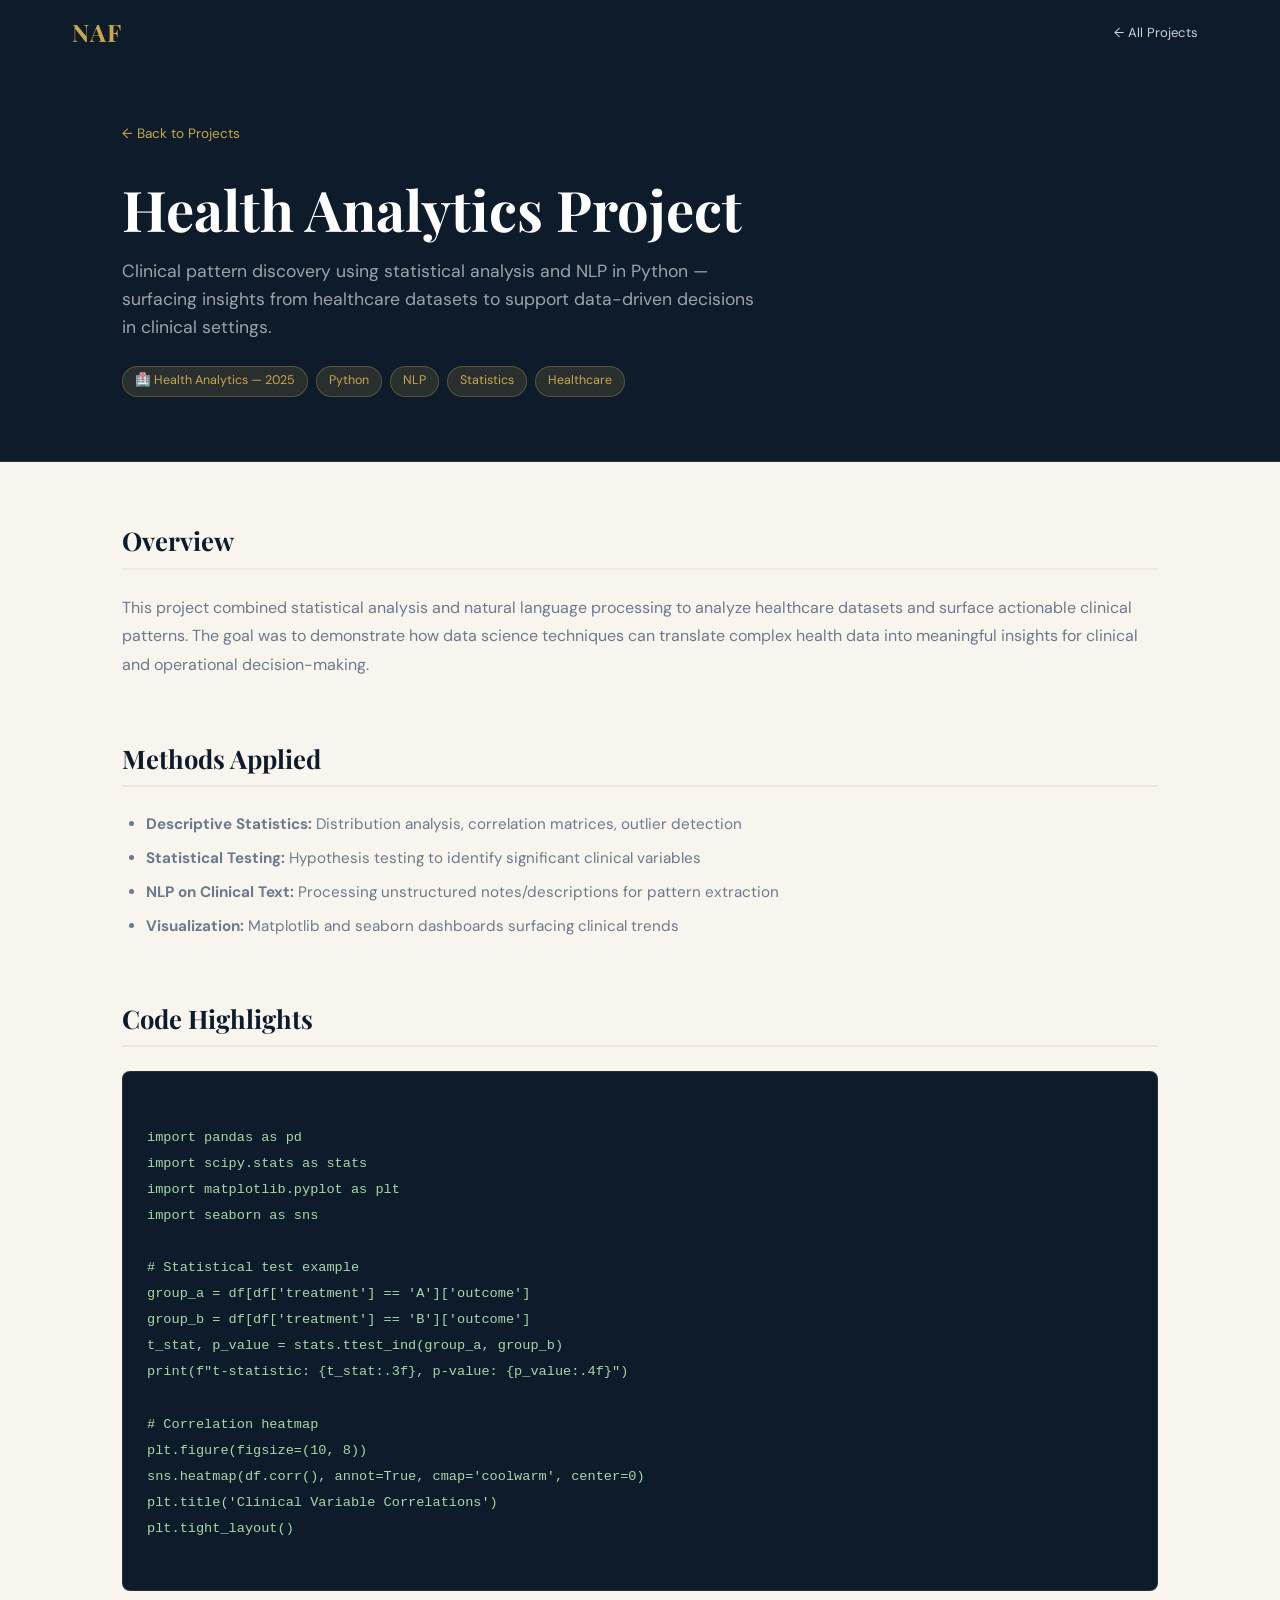
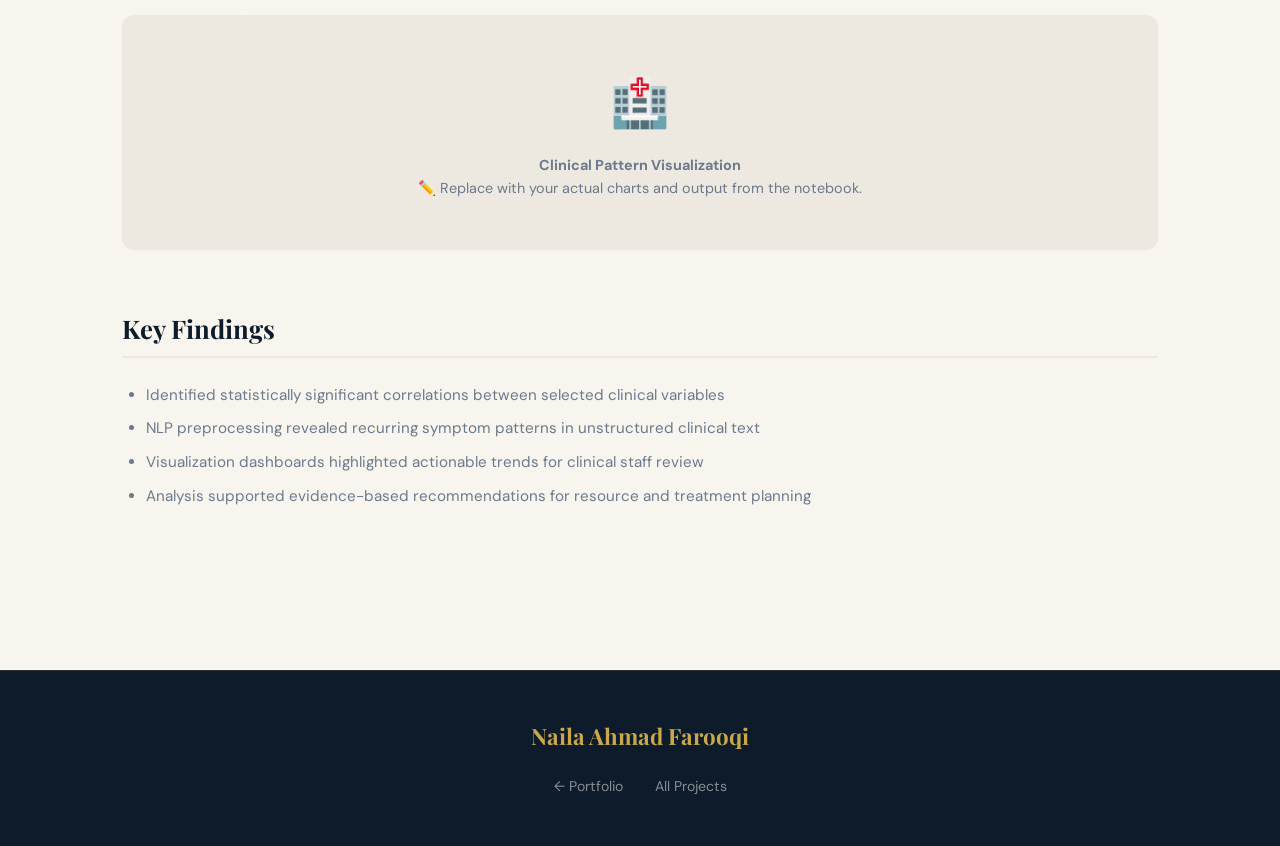
==== projects/health-analytics.html @ 1ed41b9f "Initial portfolio" ====
<!DOCTYPE html>
<html lang="en">
<head>
  <meta charset="UTF-8" /><meta name="viewport" content="width=device-width, initial-scale=1.0"/>
  <title>Health Analytics — Naila Ahmad Farooqi</title>
  <link rel="preconnect" href="https://fonts.googleapis.com">
  <link rel="preconnect" href="https://fonts.gstatic.com" crossorigin>
  <link href="https://fonts.googleapis.com/css2?family=Playfair+Display:ital,wght@0,400;0,700;1,400&family=DM+Sans:wght@300;400;500&display=swap" rel="stylesheet">
  <link rel="stylesheet" href="../assets/css/style.css">
</head>
<body>
  <nav id="navbar" class="scrolled">
    <div class="nav-inner">
      <a href="../index.html" class="nav-logo">NAF</a>
      <ul class="nav-links"><li><a href="../index.html#projects">← All Projects</a></li></ul>
      <button class="hamburger" id="hamburger"><span></span><span></span><span></span></button>
    </div>
  </nav>

  <div class="project-page-hero">
    <div class="container">
      <a href="../index.html#projects" class="back-link">← Back to Projects</a>
      <h1>Health Analytics Project</h1>
      <p>Clinical pattern discovery using statistical analysis and NLP in Python — surfacing insights from healthcare datasets to support data-driven decisions in clinical settings.</p>
      <div class="project-meta-badges">
        <span>🏥 Health Analytics — 2025</span><span>Python</span><span>NLP</span><span>Statistics</span><span>Healthcare</span>
      </div>
    </div>
  </div>

  <div class="project-body">
    <div class="container">

      <div class="project-section">
        <h2>Overview</h2>
        <p>This project combined statistical analysis and natural language processing to analyze healthcare datasets and surface actionable clinical patterns. The goal was to demonstrate how data science techniques can translate complex health data into meaningful insights for clinical and operational decision-making.</p>
      </div>

      <div class="project-section">
        <h2>Methods Applied</h2>
        <ul>
          <li><strong>Descriptive Statistics:</strong> Distribution analysis, correlation matrices, outlier detection</li>
          <li><strong>Statistical Testing:</strong> Hypothesis testing to identify significant clinical variables</li>
          <li><strong>NLP on Clinical Text:</strong> Processing unstructured notes/descriptions for pattern extraction</li>
          <li><strong>Visualization:</strong> Matplotlib and seaborn dashboards surfacing clinical trends</li>
        </ul>
      </div>

      <div class="project-section">
        <h2>Code Highlights</h2>
        <div class="code-block"><code>
import pandas as pd
import scipy.stats as stats
import matplotlib.pyplot as plt
import seaborn as sns

# Statistical test example
group_a = df[df['treatment'] == 'A']['outcome']
group_b = df[df['treatment'] == 'B']['outcome']
t_stat, p_value = stats.ttest_ind(group_a, group_b)
print(f"t-statistic: {t_stat:.3f}, p-value: {p_value:.4f}")

# Correlation heatmap
plt.figure(figsize=(10, 8))
sns.heatmap(df.corr(), annot=True, cmap='coolwarm', center=0)
plt.title('Clinical Variable Correlations')
plt.tight_layout()
        </code></div>

        <div class="placeholder-viz">
          <span class="viz-icon">🏥</span>
          <strong>Clinical Pattern Visualization</strong><br>
          ✏️ Replace with your actual charts and output from the notebook.
        </div>
      </div>

      <div class="project-section">
        <h2>Key Findings</h2>
        <ul>
          <li>Identified statistically significant correlations between selected clinical variables</li>
          <li>NLP preprocessing revealed recurring symptom patterns in unstructured clinical text</li>
          <li>Visualization dashboards highlighted actionable trends for clinical staff review</li>
          <li>Analysis supported evidence-based recommendations for resource and treatment planning</li>
        </ul>
      </div>

    </div>
  </div>

  <footer>
    <div class="container footer-inner">
      <div class="footer-name">Naila Ahmad Farooqi</div>
      <div class="footer-links">
        <a href="../index.html">← Portfolio</a>
        <a href="../index.html#projects">All Projects</a>
      </div>
    </div>
  </footer>
  <script src="../assets/js/main.js"></script>
</body>
</html>
---- assets/css/style.css ----
/* ── VARIABLES & RESET ──────────────────────────────── */
:root {
  --navy:    #0d1b2a;
  --navy-2:  #1a2e45;
  --gold:    #c9a84c;
  --gold-lt: #e4c87a;
  --cream:   #f8f4ee;
  --cream-2: #ede8e0;
  --text:    #1c2b3a;
  --muted:   #6b7a8d;
  --white:   #ffffff;
  --radius:  8px;
  --shadow:  0 4px 24px rgba(13,27,42,0.08);
  --shadow-lg: 0 12px 48px rgba(13,27,42,0.14);
  --font-display: 'Playfair Display', Georgia, serif;
  --font-body:    'DM Sans', sans-serif;
  --transition:   0.25s cubic-bezier(0.4,0,0.2,1);
}

*, *::before, *::after { box-sizing: border-box; margin: 0; padding: 0; }

html { scroll-behavior: smooth; font-size: 16px; }

body {
  font-family: var(--font-body);
  color: var(--text);
  background: var(--cream);
  line-height: 1.6;
  overflow-x: hidden;
}

a { color: inherit; text-decoration: none; }
ul { list-style: none; }
img { max-width: 100%; }

/* ── UTILITIES ─────────────────────────────────────────── */
.container {
  max-width: 1100px;
  margin: 0 auto;
  padding: 0 2rem;
}

.section { padding: 96px 0; }
.section-alt { background: var(--white); }

.section-label {
  font-family: var(--font-body);
  font-size: 0.75rem;
  font-weight: 500;
  letter-spacing: 0.15em;
  text-transform: uppercase;
  color: var(--gold);
  margin-bottom: 1rem;
}

.section-intro {
  color: var(--muted);
  font-size: 1rem;
  margin-bottom: 2.5rem;
  max-width: 560px;
}

h2 {
  font-family: var(--font-display);
  font-size: clamp(2rem, 4vw, 2.8rem);
  font-weight: 700;
  color: var(--navy);
  margin-bottom: 2.5rem;
  line-height: 1.15;
}

h3 {
  font-family: var(--font-display);
  font-size: 1.2rem;
  font-weight: 700;
  color: var(--navy);
  margin-bottom: 0.4rem;
}

/* ── NAVBAR ─────────────────────────────────────────────── */
#navbar {
  position: fixed;
  top: 0; left: 0; right: 0;
  z-index: 100;
  background: rgba(13,27,42,0.0);
  backdrop-filter: blur(0px);
  border-bottom: 1px solid transparent;
  transition: var(--transition);
}

#navbar.scrolled {
  background: rgba(13,27,42,0.96);
  backdrop-filter: blur(12px);
  border-bottom-color: rgba(201,168,76,0.2);
}

.nav-inner {
  max-width: 1200px;
  margin: 0 auto;
  padding: 0 2rem;
  height: 64px;
  display: flex;
  align-items: center;
  gap: 2rem;
}

.nav-logo {
  font-family: var(--font-display);
  font-size: 1.5rem;
  font-weight: 700;
  color: var(--gold);
  letter-spacing: 0.05em;
  flex-shrink: 0;
}

.nav-links {
  display: flex;
  align-items: center;
  gap: 0.25rem;
  margin-left: auto;
  flex-wrap: nowrap;
}

.nav-links a {
  font-size: 0.82rem;
  font-weight: 400;
  color: rgba(255,255,255,0.8);
  padding: 0.4rem 0.65rem;
  border-radius: var(--radius);
  transition: var(--transition);
  white-space: nowrap;
}

.nav-links a:hover { color: var(--gold); }

.nav-links .nav-cta {
  background: var(--gold);
  color: var(--navy);
  font-weight: 500;
  padding: 0.4rem 1rem;
}
.nav-links .nav-cta:hover { background: var(--gold-lt); color: var(--navy); }

.hamburger {
  display: none;
  flex-direction: column;
  gap: 5px;
  background: none;
  border: none;
  cursor: pointer;
  padding: 4px;
  margin-left: auto;
}
.hamburger span {
  display: block;
  width: 24px;
  height: 2px;
  background: var(--white);
  transition: var(--transition);
}

/* ── HERO ───────────────────────────────────────────────── */
#hero {
  position: relative;
  min-height: 100vh;
  display: flex;
  align-items: center;
  background: var(--navy);
  overflow: hidden;
}

.hero-bg {
  position: absolute;
  inset: 0;
  pointer-events: none;
}

.grid-lines {
  position: absolute;
  inset: 0;
  background-image:
    linear-gradient(rgba(201,168,76,0.05) 1px, transparent 1px),
    linear-gradient(90deg, rgba(201,168,76,0.05) 1px, transparent 1px);
  background-size: 60px 60px;
}

.accent-circle {
  position: absolute;
  right: -120px;
  top: 50%;
  transform: translateY(-50%);
  width: 600px;
  height: 600px;
  border-radius: 50%;
  background: radial-gradient(circle, rgba(201,168,76,0.12) 0%, transparent 70%);
}

.hero-content {
  position: relative;
  z-index: 2;
  padding: 0 2rem;
  max-width: 1100px;
  margin: 0 auto;
  width: 100%;
  animation: heroFade 1s ease both;
}

@keyframes heroFade {
  from { opacity: 0; transform: translateY(24px); }
  to   { opacity: 1; transform: translateY(0); }
}

.hero-label {
  font-size: 0.8rem;
  font-weight: 500;
  letter-spacing: 0.2em;
  text-transform: uppercase;
  color: var(--gold);
  margin-bottom: 1.25rem;
}

.hero-name {
  font-family: var(--font-display);
  font-size: clamp(3.5rem, 8vw, 6.5rem);
  font-weight: 700;
  line-height: 1.05;
  color: var(--white);
  margin-bottom: 1.5rem;
}
.hero-name em {
  font-style: italic;
  color: var(--gold);
}

.hero-tagline {
  font-size: 1.15rem;
  color: rgba(255,255,255,0.65);
  max-width: 480px;
  margin-bottom: 2.5rem;
  font-weight: 300;
}

.hero-links { display: flex; gap: 1rem; flex-wrap: wrap; }

.btn-primary {
  display: inline-block;
  background: var(--gold);
  color: var(--navy);
  font-weight: 600;
  font-size: 0.9rem;
  padding: 0.8rem 2rem;
  border-radius: var(--radius);
  letter-spacing: 0.02em;
  transition: var(--transition);
}
.btn-primary:hover { background: var(--gold-lt); transform: translateY(-2px); }

.btn-secondary {
  display: inline-block;
  border: 1px solid rgba(255,255,255,0.3);
  color: rgba(255,255,255,0.8);
  font-size: 0.9rem;
  padding: 0.8rem 2rem;
  border-radius: var(--radius);
  transition: var(--transition);
}
.btn-secondary:hover { border-color: var(--gold); color: var(--gold); }

.scroll-hint {
  position: absolute;
  bottom: 2.5rem;
  left: 50%;
  transform: translateX(-50%);
  font-size: 0.75rem;
  color: rgba(255,255,255,0.35);
  letter-spacing: 0.15em;
  animation: bounce 2s ease-in-out infinite;
}
@keyframes bounce {
  0%, 100% { transform: translateX(-50%) translateY(0); }
  50%       { transform: translateX(-50%) translateY(6px); }
}

/* ── ABOUT ──────────────────────────────────────────────── */
.about-grid {
  display: grid;
  grid-template-columns: 1fr 340px;
  gap: 4rem;
  align-items: start;
}
.about-text p { color: var(--muted); margin-bottom: 1rem; font-size: 1.05rem; line-height: 1.75; }
.about-meta { display: flex; flex-direction: column; gap: 0.6rem; margin-top: 2rem; }
.meta-item { display: flex; align-items: center; gap: 0.6rem; font-size: 0.9rem; color: var(--muted); }
.meta-item a { color: var(--gold); }
.meta-item a:hover { text-decoration: underline; }
.meta-icon { font-size: 1rem; }

.cert-card {
  background: var(--navy);
  color: var(--white);
  border-radius: 12px;
  padding: 2rem;
  border: 1px solid rgba(201,168,76,0.2);
  position: sticky;
  top: 80px;
}
.cert-icon { font-size: 2rem; margin-bottom: 0.75rem; }
.cert-title { font-family: var(--font-display); font-size: 1.1rem; font-weight: 700; color: var(--gold); margin-bottom: 0.25rem; }
.cert-sub { font-size: 0.8rem; color: rgba(255,255,255,0.5); margin-bottom: 1rem; }
.cert-skills { font-size: 0.85rem; color: rgba(255,255,255,0.7); line-height: 1.6; }

/* ── SKILLS ─────────────────────────────────────────────── */
.skills-grid {
  display: grid;
  grid-template-columns: repeat(auto-fill, minmax(280px, 1fr));
  gap: 1.25rem;
}
.skill-card {
  background: var(--cream);
  border: 1px solid var(--cream-2);
  border-radius: 10px;
  padding: 1.5rem;
  transition: var(--transition);
}
.skill-card:hover { box-shadow: var(--shadow); transform: translateY(-2px); border-color: var(--gold); }
.skill-cat-icon { font-size: 1.5rem; margin-bottom: 0.75rem; }
.skill-card h3 { font-size: 0.9rem; color: var(--navy); font-family: var(--font-body); font-weight: 600; margin-bottom: 0.75rem; text-transform: uppercase; letter-spacing: 0.05em; }
.skill-tags { display: flex; flex-wrap: wrap; gap: 0.4rem; }
.skill-tags span {
  background: var(--navy);
  color: var(--gold);
  font-size: 0.75rem;
  padding: 0.25rem 0.65rem;
  border-radius: 99px;
  font-weight: 500;
}

/* ── TIMELINE ────────────────────────────────────────────── */
.timeline { position: relative; padding-left: 2rem; }
.timeline::before {
  content: '';
  position: absolute;
  left: 0; top: 8px; bottom: 0;
  width: 2px;
  background: linear-gradient(to bottom, var(--gold), transparent);
}
.timeline-item {
  position: relative;
  margin-bottom: 3rem;
  animation: fadeInUp 0.5s ease both;
}
.timeline-item:last-child { margin-bottom: 0; }

.timeline-dot {
  position: absolute;
  left: -2.4rem;
  top: 8px;
  width: 12px; height: 12px;
  border-radius: 50%;
  background: var(--gold);
  border: 2px solid var(--cream);
  box-shadow: 0 0 0 3px rgba(201,168,76,0.2);
}
.timeline-date {
  font-size: 0.78rem;
  font-weight: 500;
  color: var(--gold);
  text-transform: uppercase;
  letter-spacing: 0.1em;
  margin-bottom: 0.3rem;
}
.timeline-company {
  font-size: 0.9rem;
  color: var(--muted);
  margin-bottom: 0.75rem;
}
.timeline-content ul {
  list-style: disc;
  padding-left: 1.25rem;
}
.timeline-content li {
  font-size: 0.92rem;
  color: var(--muted);
  margin-bottom: 0.4rem;
  line-height: 1.6;
}

/* ── PROJECTS ────────────────────────────────────────────── */
.projects-grid { display: flex; flex-direction: column; gap: 1rem; }

.project-card {
  display: flex;
  align-items: center;
  gap: 1.5rem;
  background: var(--cream);
  border: 1px solid var(--cream-2);
  border-radius: 12px;
  padding: 1.75rem 2rem;
  cursor: pointer;
  transition: var(--transition);
  position: relative;
  overflow: hidden;
}
.project-card::before {
  content: '';
  position: absolute;
  left: 0; top: 0; bottom: 0;
  width: 3px;
  background: var(--gold);
  transform: scaleY(0);
  transition: var(--transition);
}
.project-card:hover {
  box-shadow: var(--shadow-lg);
  transform: translateX(4px);
  border-color: rgba(201,168,76,0.3);
}
.project-card:hover::before { transform: scaleY(1); }
.project-icon { font-size: 2.5rem; flex-shrink: 0; }
.project-info { flex: 1; }
.project-info h3 { font-size: 1.1rem; margin-bottom: 0.35rem; }
.project-info p { font-size: 0.88rem; color: var(--muted); margin-bottom: 0.75rem; }
.project-tags { display: flex; flex-wrap: wrap; gap: 0.35rem; }
.project-tags span {
  background: var(--navy);
  color: var(--gold);
  font-size: 0.7rem;
  padding: 0.2rem 0.6rem;
  border-radius: 99px;
}
.project-arrow {
  font-size: 1.5rem;
  color: var(--gold);
  flex-shrink: 0;
  transition: var(--transition);
}
.project-card:hover .project-arrow { transform: translateX(4px); }

/* ── EDUCATION ───────────────────────────────────────────── */
.edu-grid {
  display: grid;
  grid-template-columns: 1fr 1fr;
  gap: 1.5rem;
}
.edu-card {
  background: var(--cream);
  border: 1px solid var(--cream-2);
  border-radius: 12px;
  padding: 2rem;
  transition: var(--transition);
}
.edu-card:hover { box-shadow: var(--shadow); }
.edu-card--primary {
  background: var(--navy);
  color: var(--white);
  border-color: rgba(201,168,76,0.2);
}
.edu-card--primary h3 { color: var(--white); }
.edu-year {
  font-size: 0.78rem;
  font-weight: 600;
  letter-spacing: 0.1em;
  text-transform: uppercase;
  color: var(--gold);
  margin-bottom: 0.5rem;
}
.edu-school {
  font-size: 0.9rem;
  color: var(--muted);
  margin-bottom: 1rem;
}
.edu-card--primary .edu-school { color: rgba(255,255,255,0.55); }
.edu-courses { font-size: 0.85rem; color: var(--muted); line-height: 1.7; }
.edu-card--primary .edu-courses { color: rgba(255,255,255,0.6); }

/* ── REFERENCES ──────────────────────────────────────────── */
.references-grid {
  display: grid;
  grid-template-columns: repeat(auto-fill, minmax(320px, 1fr));
  gap: 1.5rem;
}
.reference-card {
  display: flex;
  gap: 1.25rem;
  align-items: flex-start;
  background: var(--cream);
  border: 1px solid var(--cream-2);
  border-radius: 12px;
  padding: 1.75rem;
  transition: var(--transition);
}
.reference-card:hover { box-shadow: var(--shadow); }
.reference-placeholder { border-style: dashed; opacity: 0.7; }
.ref-avatar {
  width: 52px; height: 52px;
  border-radius: 50%;
  background: var(--navy);
  color: var(--gold);
  display: flex;
  align-items: center;
  justify-content: center;
  font-family: var(--font-display);
  font-size: 1.3rem;
  font-weight: 700;
  flex-shrink: 0;
}
.ref-title { font-size: 0.85rem; color: var(--gold); margin-bottom: 0.25rem; }
.ref-contact { font-size: 0.82rem; color: var(--muted); margin-bottom: 0.5rem; }
.ref-note { font-size: 0.82rem; color: var(--muted); }

/* ── RECOMMENDATIONS ──────────────────────────────────────── */
.recommendations-grid {
  display: grid;
  grid-template-columns: repeat(auto-fill, minmax(320px, 1fr));
  gap: 1.5rem;
}
.rec-letter-card {
  display: flex;
  gap: 1.25rem;
  align-items: flex-start;
  background: var(--cream);
  border: 1px solid var(--cream-2);
  border-radius: 12px;
  padding: 1.75rem;
  transition: var(--transition);
}
.rec-letter-card:hover { box-shadow: var(--shadow); }
.rec-placeholder { border-style: dashed; opacity: 0.7; }
.rec-letter-icon { font-size: 2.5rem; flex-shrink: 0; }
.rec-letter-from { font-size: 0.85rem; color: var(--gold); margin-bottom: 0.75rem; }
.rec-letter-info p { font-size: 0.85rem; color: var(--muted); margin-bottom: 1rem; }
.btn-view-letter {
  display: inline-block;
  background: var(--navy);
  color: var(--gold);
  border: none;
  font-size: 0.82rem;
  font-weight: 500;
  padding: 0.5rem 1.25rem;
  border-radius: var(--radius);
  cursor: pointer;
  font-family: var(--font-body);
  transition: var(--transition);
}
.btn-view-letter:not(:disabled):hover { background: var(--gold); color: var(--navy); }
.btn-view-letter:disabled { opacity: 0.5; cursor: not-allowed; }

/* ── FOOTER ─────────────────────────────────────────────── */
footer {
  background: var(--navy);
  padding: 3rem 0;
  border-top: 1px solid rgba(201,168,76,0.15);
}
.footer-inner {
  display: flex;
  flex-direction: column;
  align-items: center;
  gap: 1.25rem;
  text-align: center;
}
.footer-name {
  font-family: var(--font-display);
  font-size: 1.4rem;
  color: var(--gold);
  font-weight: 700;
}
.footer-links { display: flex; gap: 2rem; }
.footer-links a { font-size: 0.88rem; color: rgba(255,255,255,0.5); transition: var(--transition); }
.footer-links a:hover { color: var(--gold); }
.footer-copy { font-size: 0.78rem; color: rgba(255,255,255,0.25); }

/* ── ANIMATIONS ──────────────────────────────────────────── */
@keyframes fadeInUp {
  from { opacity: 0; transform: translateY(20px); }
  to   { opacity: 1; transform: translateY(0); }
}
.fade-in { opacity: 0; transform: translateY(24px); transition: opacity 0.6s ease, transform 0.6s ease; }
.fade-in.visible { opacity: 1; transform: translateY(0); }

/* ── PROJECT PAGE STYLES ─────────────────────────────────── */
.project-page-hero {
  background: var(--navy);
  padding: 120px 0 64px;
  border-bottom: 1px solid rgba(201,168,76,0.15);
}
.project-page-hero .back-link {
  display: inline-flex;
  align-items: center;
  gap: 0.5rem;
  color: var(--gold);
  font-size: 0.85rem;
  margin-bottom: 2rem;
  transition: var(--transition);
}
.project-page-hero .back-link:hover { transform: translateX(-4px); }
.project-page-hero h1 {
  font-family: var(--font-display);
  font-size: clamp(2rem, 5vw, 3.5rem);
  color: var(--white);
  margin-bottom: 1rem;
  line-height: 1.15;
}
.project-page-hero p {
  color: rgba(255,255,255,0.6);
  font-size: 1.1rem;
  max-width: 640px;
  margin-bottom: 1.5rem;
}
.project-meta-badges { display: flex; flex-wrap: wrap; gap: 0.5rem; }
.project-meta-badges span {
  background: rgba(201,168,76,0.15);
  color: var(--gold);
  font-size: 0.78rem;
  padding: 0.3rem 0.75rem;
  border-radius: 99px;
  border: 1px solid rgba(201,168,76,0.3);
}

.project-body { padding: 64px 0 96px; }
.project-section { margin-bottom: 4rem; }
.project-section h2 {
  font-size: 1.6rem;
  margin-bottom: 1.5rem;
  padding-bottom: 0.75rem;
  border-bottom: 2px solid var(--cream-2);
}
.project-section p {
  font-size: 1rem;
  color: var(--muted);
  line-height: 1.8;
  margin-bottom: 1rem;
}
.project-section ul {
  list-style: disc;
  padding-left: 1.5rem;
  color: var(--muted);
  font-size: 0.95rem;
  line-height: 1.8;
}
.project-section ul li { margin-bottom: 0.4rem; }

.metric-cards {
  display: grid;
  grid-template-columns: repeat(auto-fill, minmax(180px, 1fr));
  gap: 1rem;
  margin: 1.5rem 0;
}
.metric-card {
  background: var(--navy);
  color: var(--white);
  border-radius: 10px;
  padding: 1.5rem;
  text-align: center;
  border: 1px solid rgba(201,168,76,0.15);
}
.metric-value {
  font-family: var(--font-display);
  font-size: 2rem;
  font-weight: 700;
  color: var(--gold);
  display: block;
  line-height: 1.1;
  margin-bottom: 0.4rem;
}
.metric-label { font-size: 0.8rem; color: rgba(255,255,255,0.55); }

.code-block {
  background: #0d1b2a;
  border: 1px solid rgba(201,168,76,0.15);
  border-radius: 8px;
  padding: 1.5rem;
  overflow-x: auto;
  margin: 1.5rem 0;
}
.code-block code {
  font-family: 'Courier New', monospace;
  font-size: 0.85rem;
  color: #a8d8a8;
  line-height: 1.7;
  white-space: pre;
}

.placeholder-viz {
  background: var(--cream-2);
  border: 2px dashed var(--cream-2);
  border-radius: 12px;
  padding: 3rem;
  text-align: center;
  color: var(--muted);
  font-size: 0.9rem;
  margin: 1.5rem 0;
}
.placeholder-viz .viz-icon { font-size: 3rem; margin-bottom: 0.75rem; display: block; }

/* ── RESPONSIVE ──────────────────────────────────────────── */
@media (max-width: 900px) {
  .nav-links { display: none; }
  .nav-links.open {
    display: flex;
    flex-direction: column;
    position: fixed;
    inset: 64px 0 0 0;
    background: var(--navy);
    padding: 2rem;
    gap: 0.5rem;
    z-index: 99;
  }
  .nav-links.open a { font-size: 1.1rem; padding: 0.75rem 1rem; }
  .hamburger { display: flex; }

  .about-grid { grid-template-columns: 1fr; gap: 2rem; }
  .edu-grid { grid-template-columns: 1fr; }
  .project-card { flex-direction: row; }
}

@media (max-width: 600px) {
  .section { padding: 64px 0; }
  .hero-name { font-size: 3rem; }
  .project-card { flex-direction: column; gap: 1rem; }
  .project-arrow { display: none; }
  .metric-cards { grid-template-columns: 1fr 1fr; }
}
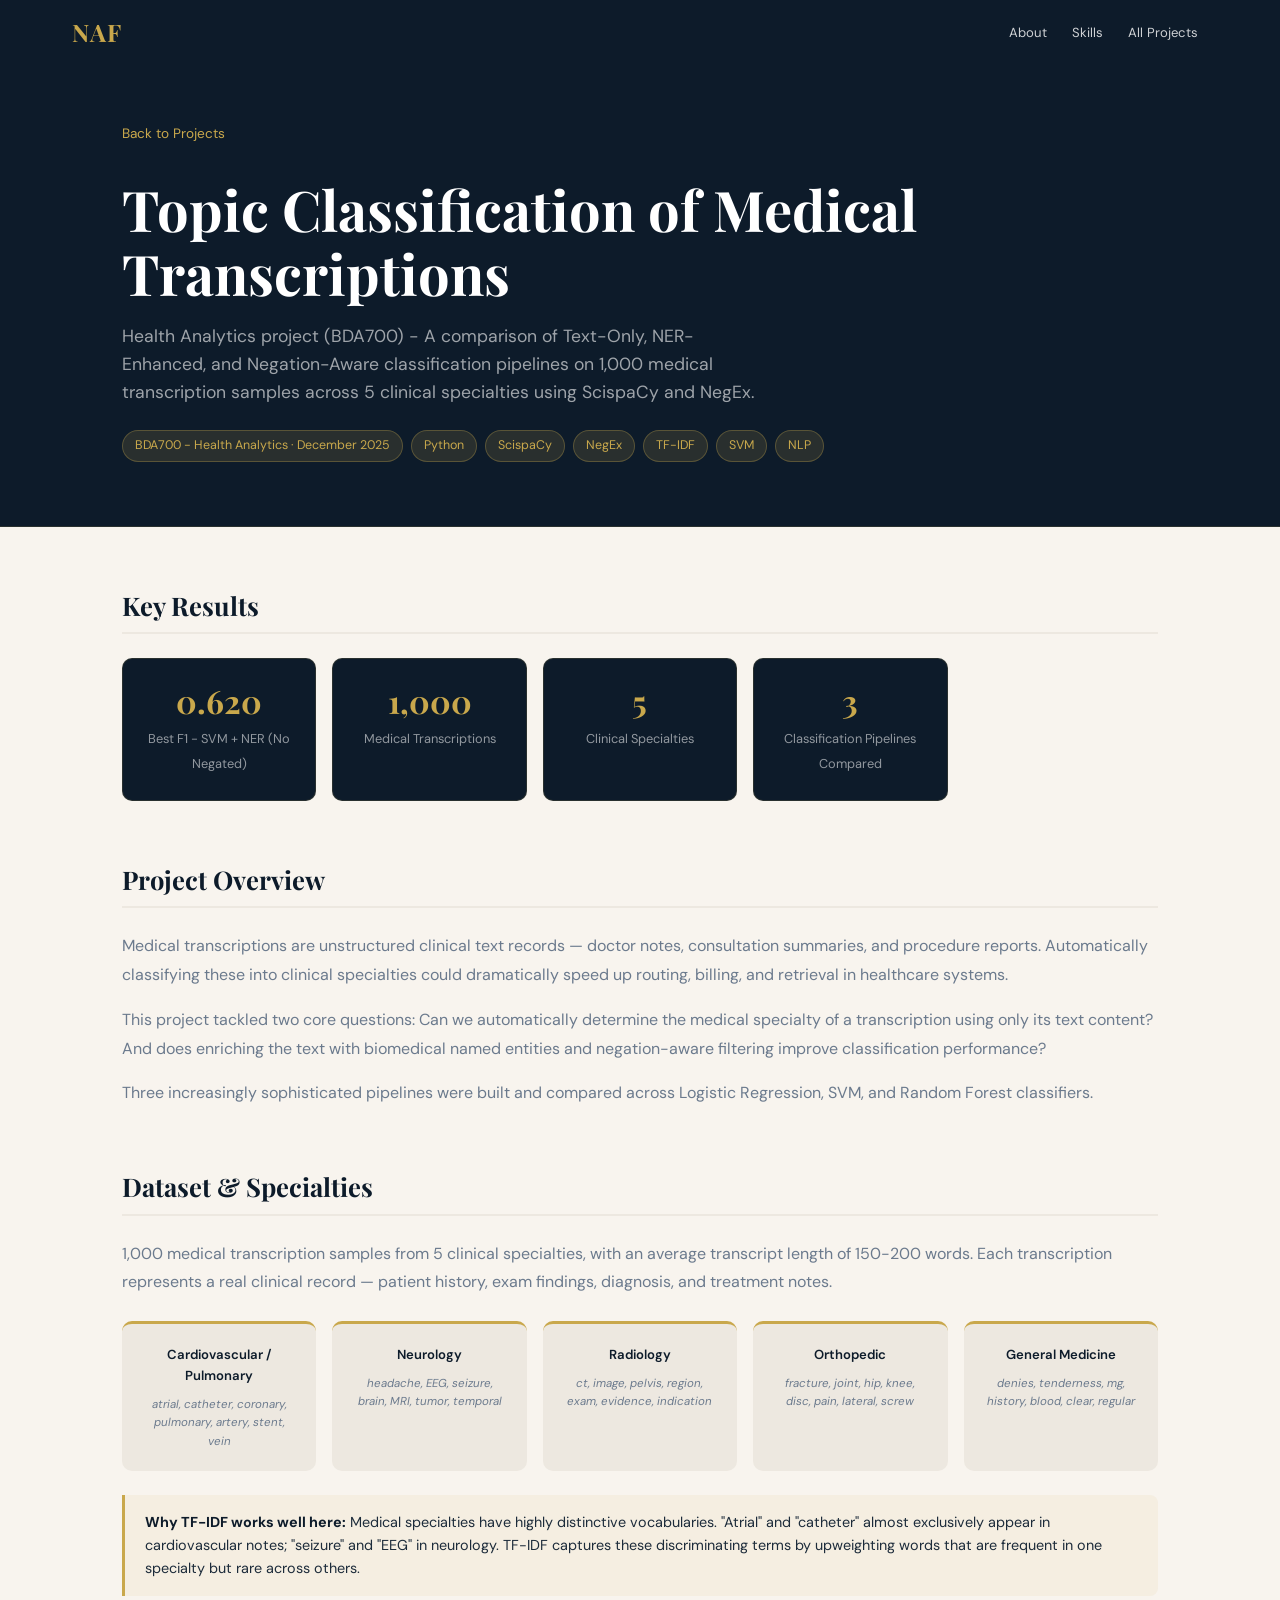
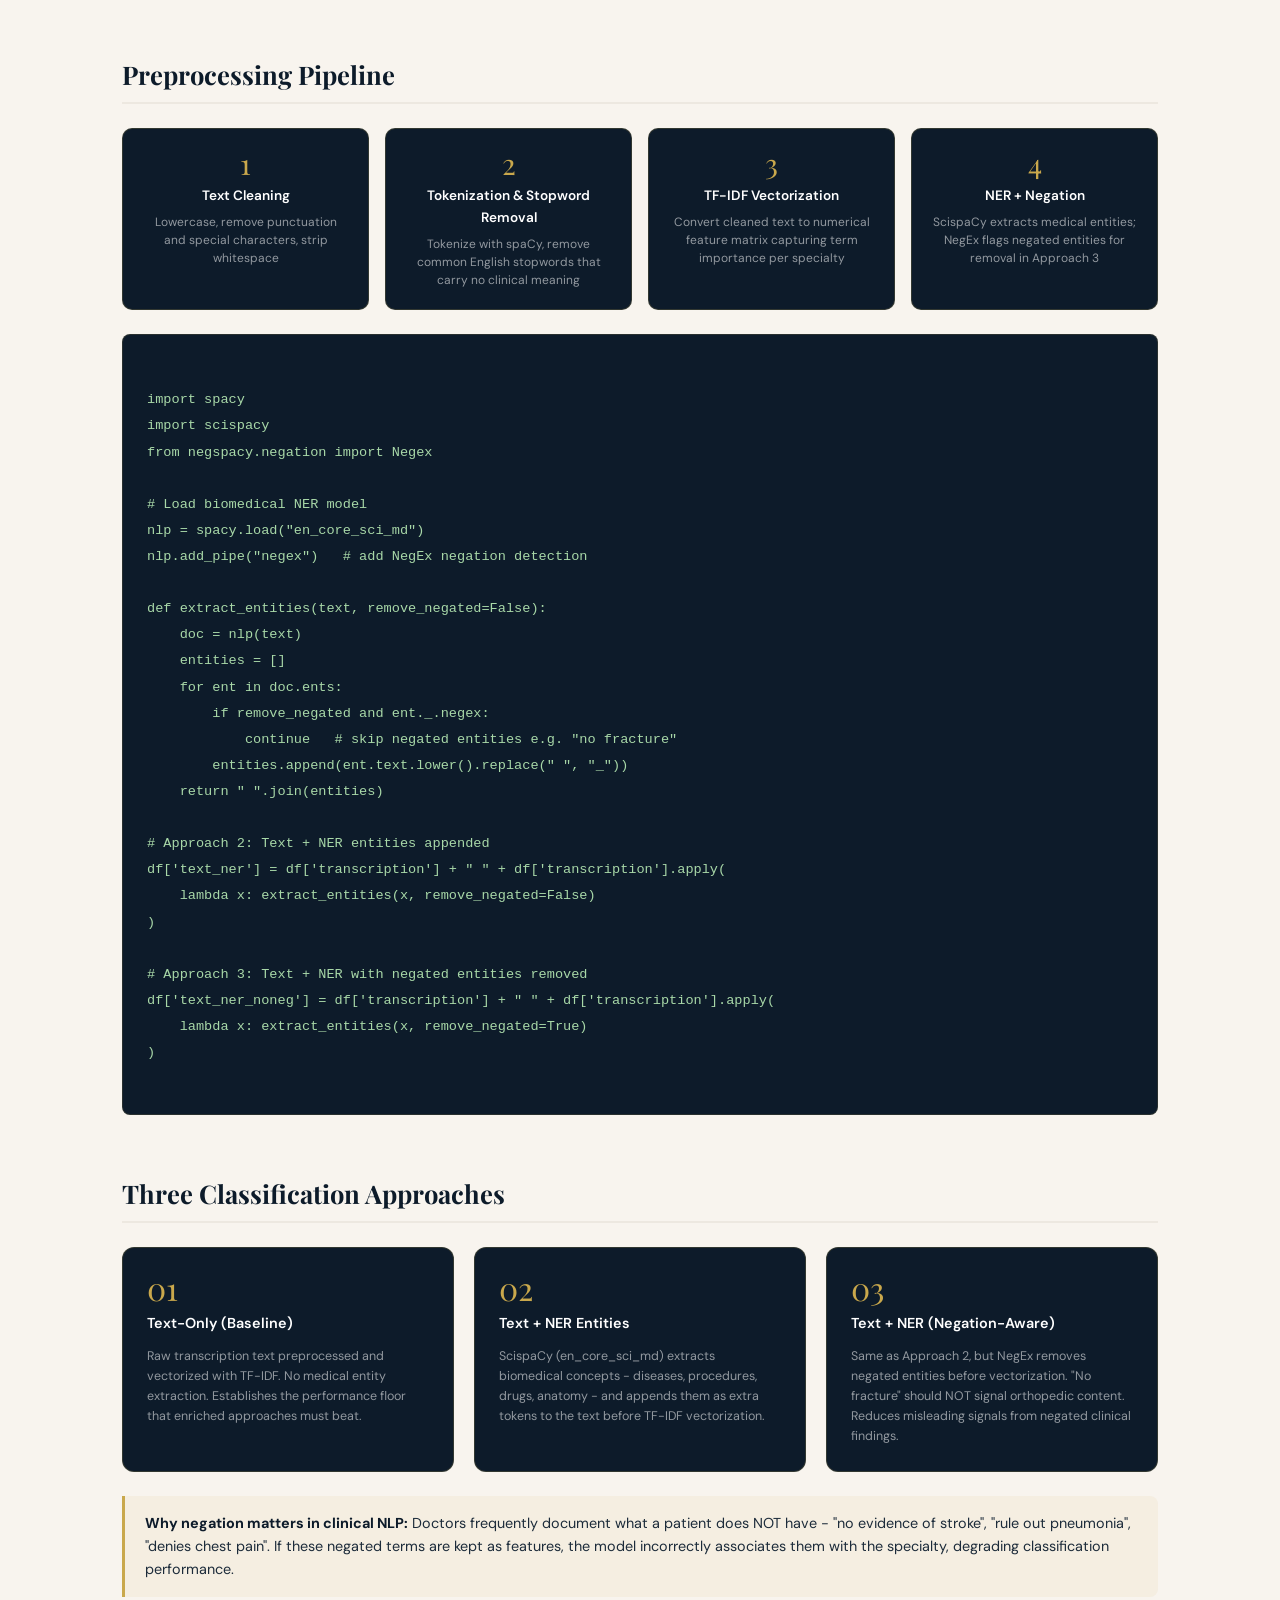
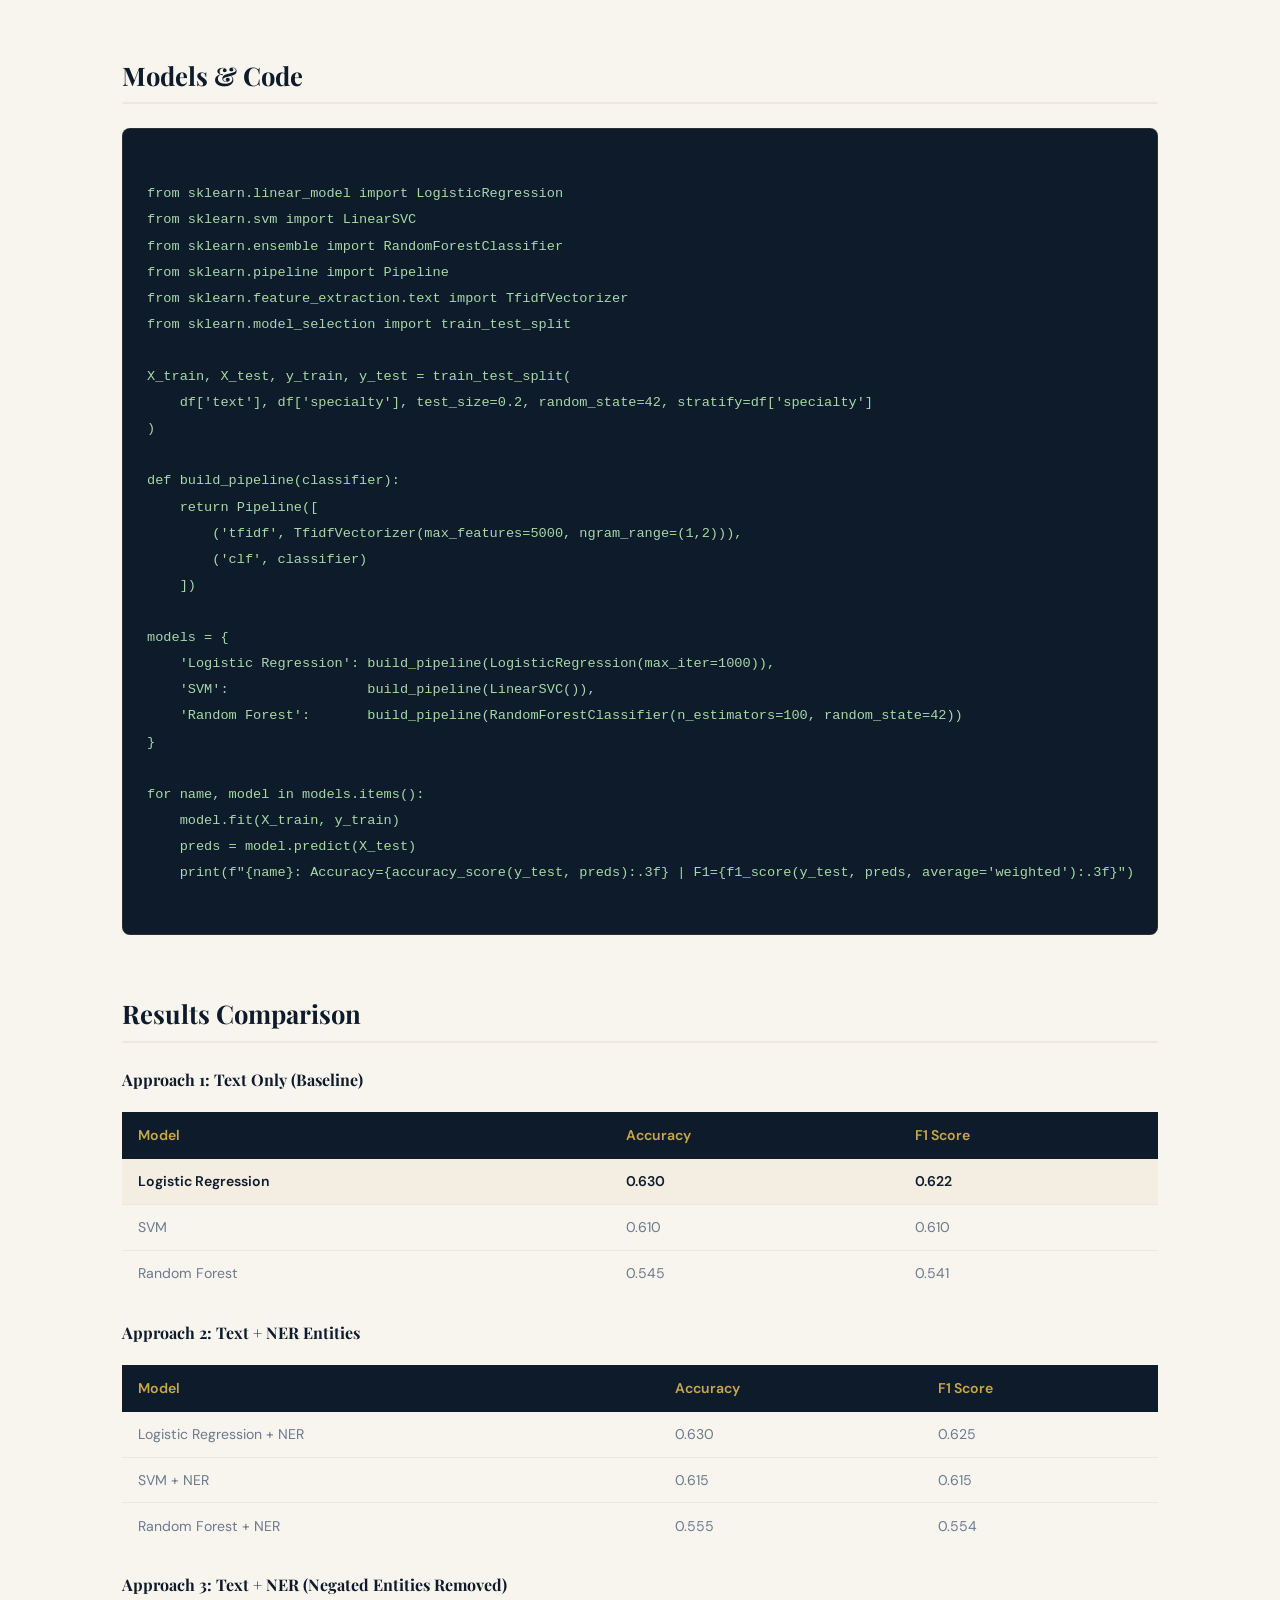
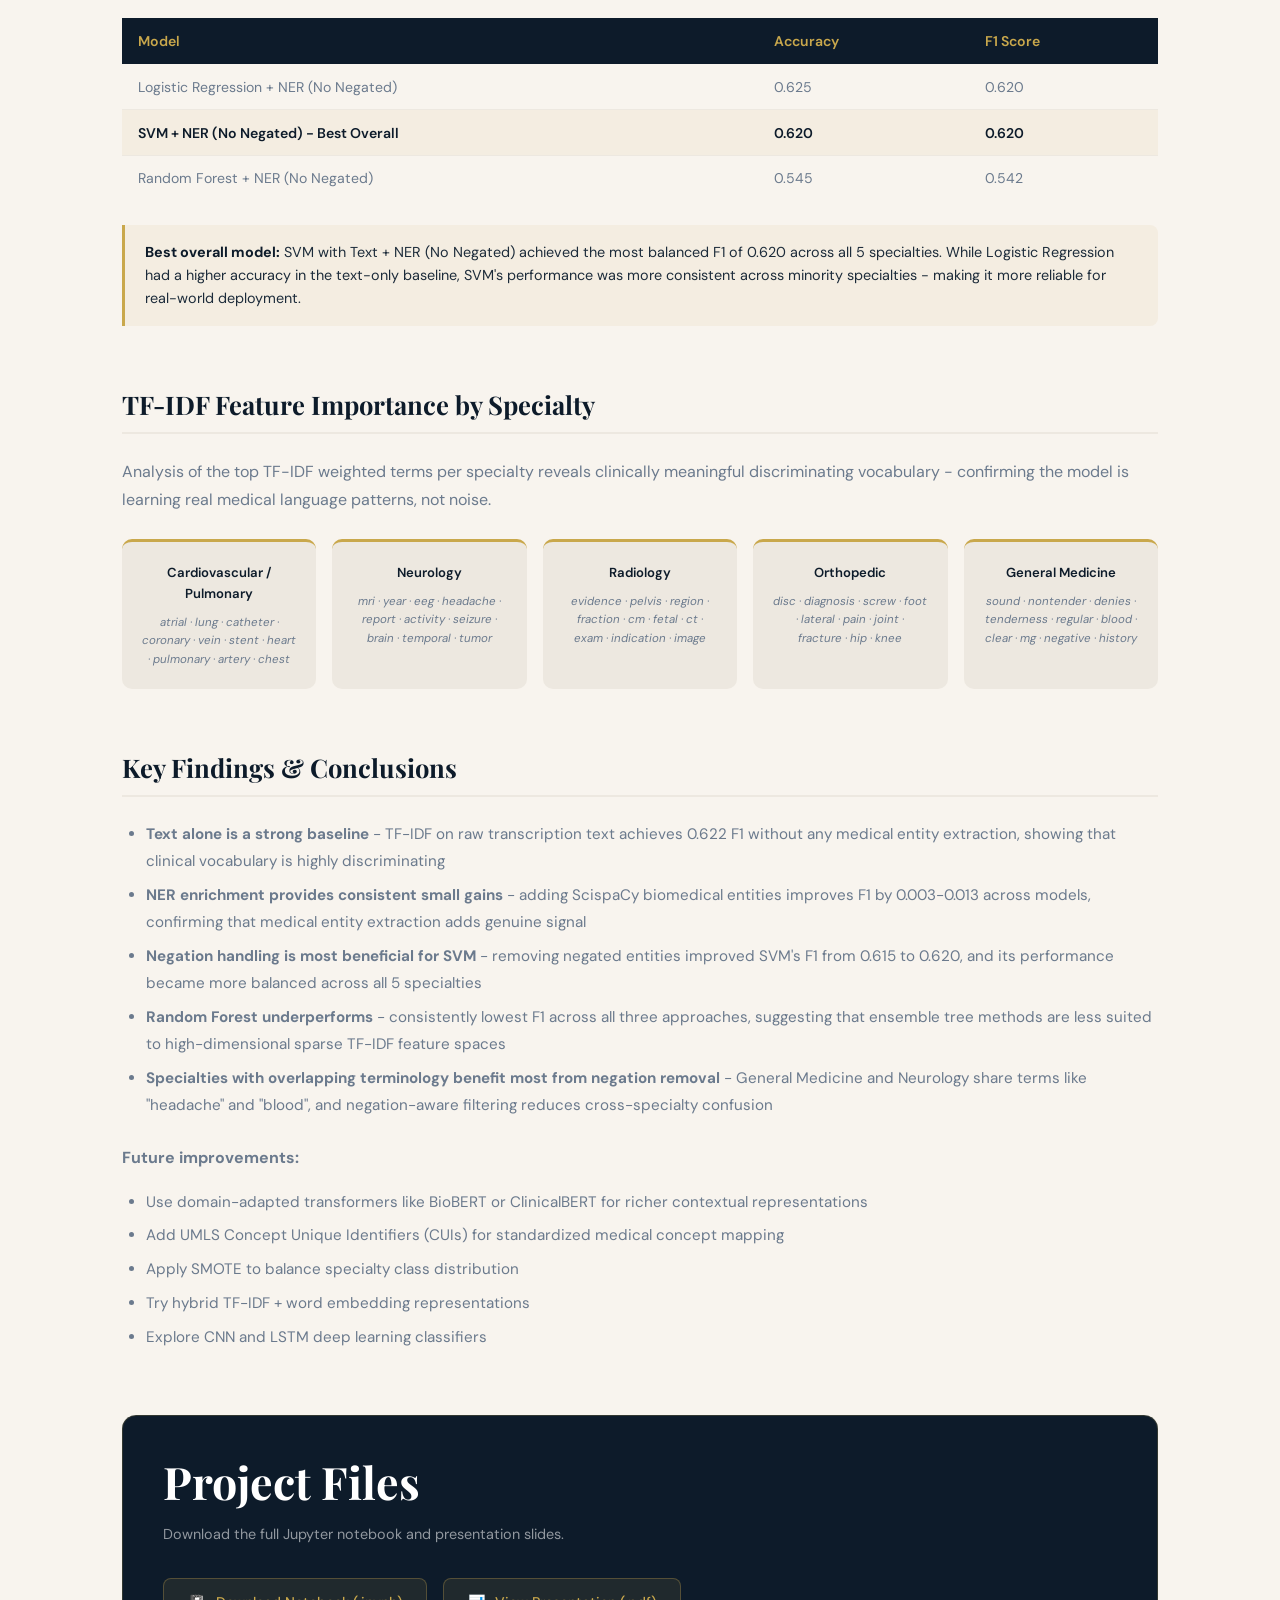
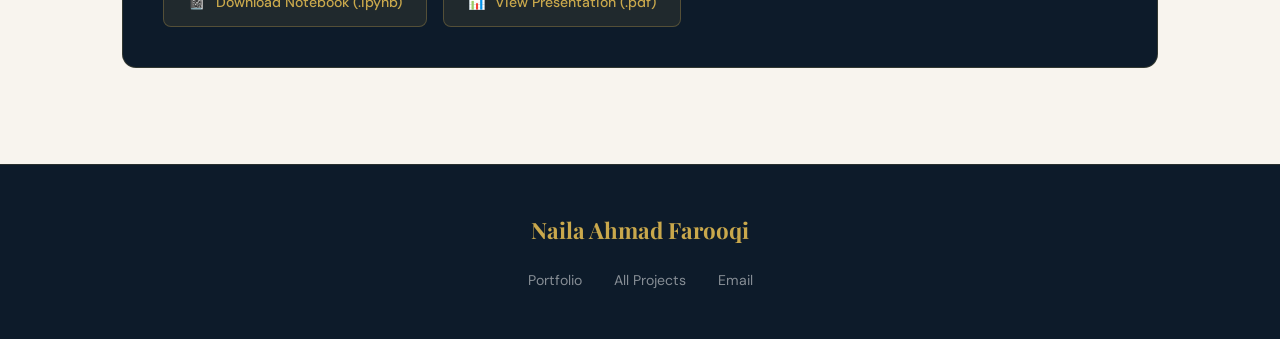
==== commit 6d9e7a9b: "Update portfolio content" ====
--- a/projects/health-analytics.html
+++ b/projects/health-analytics.html
@@ -1,29 +1,74 @@
 <!DOCTYPE html>
 <html lang="en">
 <head>
-  <meta charset="UTF-8" /><meta name="viewport" content="width=device-width, initial-scale=1.0"/>
-  <title>Health Analytics — Naila Ahmad Farooqi</title>
+  <meta charset="UTF-8" />
+  <meta name="viewport" content="width=device-width, initial-scale=1.0"/>
+  <title>Topic Classification of Medical Transcriptions - Naila Ahmad Farooqi</title>
   <link rel="preconnect" href="https://fonts.googleapis.com">
   <link rel="preconnect" href="https://fonts.gstatic.com" crossorigin>
   <link href="https://fonts.googleapis.com/css2?family=Playfair+Display:ital,wght@0,400;0,700;1,400&family=DM+Sans:wght@300;400;500&display=swap" rel="stylesheet">
   <link rel="stylesheet" href="../assets/css/style.css">
+  <style>
+    .approach-grid{display:grid;grid-template-columns:repeat(3,1fr);gap:1.25rem;margin:1.5rem 0}
+    .approach-card{background:var(--navy);border-radius:12px;padding:1.5rem;border:1px solid rgba(201,168,76,.2)}
+    .approach-num{font-family:var(--font-display);font-size:2rem;color:var(--gold);line-height:1;margin-bottom:.5rem}
+    .approach-title{font-size:.9rem;font-weight:600;color:var(--white);margin-bottom:.75rem}
+    .approach-desc{font-size:.78rem;color:rgba(255,255,255,.55);line-height:1.6}
+
+    .model-table{width:100%;border-collapse:collapse;margin:1.25rem 0;font-size:.88rem}
+    .model-table th{background:var(--navy);color:var(--gold);padding:.75rem 1rem;text-align:left;font-weight:600}
+    .model-table td{padding:.7rem 1rem;border-bottom:1px solid var(--cream-2);color:var(--muted)}
+    .model-table tr:last-child td{border-bottom:none}
+    .model-table tr.best td{color:var(--navy);font-weight:600;background:rgba(201,168,76,.08)}
+
+    .specialty-grid{display:grid;grid-template-columns:repeat(5,1fr);gap:1rem;margin:1.5rem 0}
+    .specialty-card{background:var(--cream-2);border-radius:10px;padding:1.25rem;text-align:center;border-top:3px solid var(--gold)}
+    .specialty-name{font-size:.82rem;font-weight:600;color:var(--navy);margin-bottom:.6rem}
+    .specialty-terms{font-size:.72rem;color:var(--muted);line-height:1.6;font-style:italic}
+
+    .insight-box{background:rgba(201,168,76,.08);border-left:3px solid var(--gold);border-radius:0 8px 8px 0;padding:1rem 1.25rem;margin:1rem 0;font-size:.9rem;color:var(--text)}
+    .insight-box strong{color:var(--navy)}
+
+    .pipeline-steps{display:grid;grid-template-columns:repeat(4,1fr);gap:1rem;margin:1.5rem 0}
+    .pipeline-step{background:var(--navy);color:var(--white);border-radius:10px;padding:1.25rem;text-align:center;border:1px solid rgba(201,168,76,.2)}
+    .pipeline-step .step-num{font-family:var(--font-display);font-size:1.8rem;color:var(--gold);line-height:1;margin-bottom:.5rem}
+    .pipeline-step .step-title{font-size:.85rem;font-weight:600;color:var(--white);margin-bottom:.4rem}
+    .pipeline-step .step-desc{font-size:.75rem;color:rgba(255,255,255,.55);line-height:1.5}
+
+    .download-section{background:var(--navy);border-radius:14px;padding:2.5rem;margin-top:3rem;border:1px solid rgba(201,168,76,.2)}
+    .download-section h2{color:var(--white);margin-bottom:1rem}
+    .download-section p{color:rgba(255,255,255,.55);font-size:.9rem;margin-bottom:2rem}
+    .download-buttons{display:flex;flex-wrap:wrap;gap:1rem}
+    .download-btn{display:inline-flex;align-items:center;gap:.6rem;background:rgba(201,168,76,.1);border:1px solid rgba(201,168,76,.3);color:var(--gold);font-size:.88rem;font-weight:500;padding:.75rem 1.5rem;border-radius:var(--radius);font-family:var(--font-body);text-decoration:none;transition:all .25s ease}
+    .download-btn:hover{background:var(--gold);color:var(--navy)}
+
+    @media(max-width:900px){.specialty-grid{grid-template-columns:repeat(3,1fr)}.approach-grid{grid-template-columns:1fr}}
+    @media(max-width:600px){.specialty-grid{grid-template-columns:1fr 1fr}.pipeline-steps{grid-template-columns:1fr 1fr}}
+  </style>
 </head>
 <body>
+
   <nav id="navbar" class="scrolled">
     <div class="nav-inner">
       <a href="../index.html" class="nav-logo">NAF</a>
-      <ul class="nav-links"><li><a href="../index.html#projects">← All Projects</a></li></ul>
+      <ul class="nav-links">
+        <li><a href="../index.html#about">About</a></li>
+        <li><a href="../index.html#skills">Skills</a></li>
+        <li><a href="../index.html#projects">All Projects</a></li>
+      </ul>
       <button class="hamburger" id="hamburger"><span></span><span></span><span></span></button>
     </div>
   </nav>
 
   <div class="project-page-hero">
     <div class="container">
-      <a href="../index.html#projects" class="back-link">← Back to Projects</a>
-      <h1>Health Analytics Project</h1>
-      <p>Clinical pattern discovery using statistical analysis and NLP in Python — surfacing insights from healthcare datasets to support data-driven decisions in clinical settings.</p>
+      <a href="../index.html#projects" class="back-link">Back to Projects</a>
+      <h1>Topic Classification of Medical Transcriptions</h1>
+      <p>Health Analytics project (BDA700) - A comparison of Text-Only, NER-Enhanced, and Negation-Aware classification pipelines on 1,000 medical transcription samples across 5 clinical specialties using ScispaCy and NegEx.</p>
       <div class="project-meta-badges">
-        <span>🏥 Health Analytics — 2025</span><span>Python</span><span>NLP</span><span>Statistics</span><span>Healthcare</span>
+        <span>BDA700 - Health Analytics · December 2025</span>
+        <span>Python</span><span>ScispaCy</span><span>NegEx</span>
+        <span>TF-IDF</span><span>SVM</span><span>NLP</span>
       </div>
     </div>
   </div>
@@ -31,57 +76,269 @@
   <div class="project-body">
     <div class="container">
 
-      <div class="project-section">
-        <h2>Overview</h2>
-        <p>This project combined statistical analysis and natural language processing to analyze healthcare datasets and surface actionable clinical patterns. The goal was to demonstrate how data science techniques can translate complex health data into meaningful insights for clinical and operational decision-making.</p>
-      </div>
-
-      <div class="project-section">
-        <h2>Methods Applied</h2>
+      <!-- KEY RESULTS -->
+      <div class="project-section">
+        <h2>Key Results</h2>
+        <div class="metric-cards">
+          <div class="metric-card"><span class="metric-value">0.620</span><span class="metric-label">Best F1 - SVM + NER (No Negated)</span></div>
+          <div class="metric-card"><span class="metric-value">1,000</span><span class="metric-label">Medical Transcriptions</span></div>
+          <div class="metric-card"><span class="metric-value">5</span><span class="metric-label">Clinical Specialties</span></div>
+          <div class="metric-card"><span class="metric-value">3</span><span class="metric-label">Classification Pipelines Compared</span></div>
+        </div>
+      </div>
+
+      <!-- OVERVIEW -->
+      <div class="project-section">
+        <h2>Project Overview</h2>
+        <p>Medical transcriptions are unstructured clinical text records — doctor notes, consultation summaries, and procedure reports. Automatically classifying these into clinical specialties could dramatically speed up routing, billing, and retrieval in healthcare systems.</p>
+        <p>This project tackled two core questions: Can we automatically determine the medical specialty of a transcription using only its text content? And does enriching the text with biomedical named entities and negation-aware filtering improve classification performance?</p>
+        <p>Three increasingly sophisticated pipelines were built and compared across Logistic Regression, SVM, and Random Forest classifiers.</p>
+      </div>
+
+      <!-- DATASET -->
+      <div class="project-section">
+        <h2>Dataset & Specialties</h2>
+        <p>1,000 medical transcription samples from 5 clinical specialties, with an average transcript length of 150-200 words. Each transcription represents a real clinical record — patient history, exam findings, diagnosis, and treatment notes.</p>
+        <div class="specialty-grid">
+          <div class="specialty-card">
+            <div class="specialty-name">Cardiovascular / Pulmonary</div>
+            <div class="specialty-terms">atrial, catheter, coronary, pulmonary, artery, stent, vein</div>
+          </div>
+          <div class="specialty-card">
+            <div class="specialty-name">Neurology</div>
+            <div class="specialty-terms">headache, EEG, seizure, brain, MRI, tumor, temporal</div>
+          </div>
+          <div class="specialty-card">
+            <div class="specialty-name">Radiology</div>
+            <div class="specialty-terms">ct, image, pelvis, region, exam, evidence, indication</div>
+          </div>
+          <div class="specialty-card">
+            <div class="specialty-name">Orthopedic</div>
+            <div class="specialty-terms">fracture, joint, hip, knee, disc, pain, lateral, screw</div>
+          </div>
+          <div class="specialty-card">
+            <div class="specialty-name">General Medicine</div>
+            <div class="specialty-terms">denies, tenderness, mg, history, blood, clear, regular</div>
+          </div>
+        </div>
+        <div class="insight-box">
+          <strong>Why TF-IDF works well here:</strong> Medical specialties have highly distinctive vocabularies. "Atrial" and "catheter" almost exclusively appear in cardiovascular notes; "seizure" and "EEG" in neurology. TF-IDF captures these discriminating terms by upweighting words that are frequent in one specialty but rare across others.
+        </div>
+      </div>
+
+      <!-- PREPROCESSING -->
+      <div class="project-section">
+        <h2>Preprocessing Pipeline</h2>
+        <div class="pipeline-steps">
+          <div class="pipeline-step">
+            <div class="step-num">1</div>
+            <div class="step-title">Text Cleaning</div>
+            <div class="step-desc">Lowercase, remove punctuation and special characters, strip whitespace</div>
+          </div>
+          <div class="pipeline-step">
+            <div class="step-num">2</div>
+            <div class="step-title">Tokenization & Stopword Removal</div>
+            <div class="step-desc">Tokenize with spaCy, remove common English stopwords that carry no clinical meaning</div>
+          </div>
+          <div class="pipeline-step">
+            <div class="step-num">3</div>
+            <div class="step-title">TF-IDF Vectorization</div>
+            <div class="step-desc">Convert cleaned text to numerical feature matrix capturing term importance per specialty</div>
+          </div>
+          <div class="pipeline-step">
+            <div class="step-num">4</div>
+            <div class="step-title">NER + Negation</div>
+            <div class="step-desc">ScispaCy extracts medical entities; NegEx flags negated entities for removal in Approach 3</div>
+          </div>
+        </div>
+        <div class="code-block"><code>
+import spacy
+import scispacy
+from negspacy.negation import Negex
+
+# Load biomedical NER model
+nlp = spacy.load("en_core_sci_md")
+nlp.add_pipe("negex")   # add NegEx negation detection
+
+def extract_entities(text, remove_negated=False):
+    doc = nlp(text)
+    entities = []
+    for ent in doc.ents:
+        if remove_negated and ent._.negex:
+            continue   # skip negated entities e.g. "no fracture"
+        entities.append(ent.text.lower().replace(" ", "_"))
+    return " ".join(entities)
+
+# Approach 2: Text + NER entities appended
+df['text_ner'] = df['transcription'] + " " + df['transcription'].apply(
+    lambda x: extract_entities(x, remove_negated=False)
+)
+
+# Approach 3: Text + NER with negated entities removed
+df['text_ner_noneg'] = df['transcription'] + " " + df['transcription'].apply(
+    lambda x: extract_entities(x, remove_negated=True)
+)
+        </code></div>
+      </div>
+
+      <!-- THREE APPROACHES -->
+      <div class="project-section">
+        <h2>Three Classification Approaches</h2>
+        <div class="approach-grid">
+          <div class="approach-card">
+            <div class="approach-num">01</div>
+            <div class="approach-title">Text-Only (Baseline)</div>
+            <div class="approach-desc">Raw transcription text preprocessed and vectorized with TF-IDF. No medical entity extraction. Establishes the performance floor that enriched approaches must beat.</div>
+          </div>
+          <div class="approach-card">
+            <div class="approach-num">02</div>
+            <div class="approach-title">Text + NER Entities</div>
+            <div class="approach-desc">ScispaCy (en_core_sci_md) extracts biomedical concepts - diseases, procedures, drugs, anatomy - and appends them as extra tokens to the text before TF-IDF vectorization.</div>
+          </div>
+          <div class="approach-card">
+            <div class="approach-num">03</div>
+            <div class="approach-title">Text + NER (Negation-Aware)</div>
+            <div class="approach-desc">Same as Approach 2, but NegEx removes negated entities before vectorization. "No fracture" should NOT signal orthopedic content. Reduces misleading signals from negated clinical findings.</div>
+          </div>
+        </div>
+        <div class="insight-box">
+          <strong>Why negation matters in clinical NLP:</strong> Doctors frequently document what a patient does NOT have - "no evidence of stroke", "rule out pneumonia", "denies chest pain". If these negated terms are kept as features, the model incorrectly associates them with the specialty, degrading classification performance.
+        </div>
+      </div>
+
+      <!-- MODELING -->
+      <div class="project-section">
+        <h2>Models & Code</h2>
+        <div class="code-block"><code>
+from sklearn.linear_model import LogisticRegression
+from sklearn.svm import LinearSVC
+from sklearn.ensemble import RandomForestClassifier
+from sklearn.pipeline import Pipeline
+from sklearn.feature_extraction.text import TfidfVectorizer
+from sklearn.model_selection import train_test_split
+
+X_train, X_test, y_train, y_test = train_test_split(
+    df['text'], df['specialty'], test_size=0.2, random_state=42, stratify=df['specialty']
+)
+
+def build_pipeline(classifier):
+    return Pipeline([
+        ('tfidf', TfidfVectorizer(max_features=5000, ngram_range=(1,2))),
+        ('clf', classifier)
+    ])
+
+models = {
+    'Logistic Regression': build_pipeline(LogisticRegression(max_iter=1000)),
+    'SVM':                 build_pipeline(LinearSVC()),
+    'Random Forest':       build_pipeline(RandomForestClassifier(n_estimators=100, random_state=42))
+}
+
+for name, model in models.items():
+    model.fit(X_train, y_train)
+    preds = model.predict(X_test)
+    print(f"{name}: Accuracy={accuracy_score(y_test, preds):.3f} | F1={f1_score(y_test, preds, average='weighted'):.3f}")
+        </code></div>
+      </div>
+
+      <!-- RESULTS -->
+      <div class="project-section">
+        <h2>Results Comparison</h2>
+
+        <h3 style="font-size:1rem;color:var(--navy);margin-bottom:.75rem;">Approach 1: Text Only (Baseline)</h3>
+        <table class="model-table">
+          <thead><tr><th>Model</th><th>Accuracy</th><th>F1 Score</th></tr></thead>
+          <tbody>
+            <tr class="best"><td>Logistic Regression</td><td>0.630</td><td>0.622</td></tr>
+            <tr><td>SVM</td><td>0.610</td><td>0.610</td></tr>
+            <tr><td>Random Forest</td><td>0.545</td><td>0.541</td></tr>
+          </tbody>
+        </table>
+
+        <h3 style="font-size:1rem;color:var(--navy);margin-bottom:.75rem;margin-top:1.5rem;">Approach 2: Text + NER Entities</h3>
+        <table class="model-table">
+          <thead><tr><th>Model</th><th>Accuracy</th><th>F1 Score</th></tr></thead>
+          <tbody>
+            <tr><td>Logistic Regression + NER</td><td>0.630</td><td>0.625</td></tr>
+            <tr><td>SVM + NER</td><td>0.615</td><td>0.615</td></tr>
+            <tr><td>Random Forest + NER</td><td>0.555</td><td>0.554</td></tr>
+          </tbody>
+        </table>
+
+        <h3 style="font-size:1rem;color:var(--navy);margin-bottom:.75rem;margin-top:1.5rem;">Approach 3: Text + NER (Negated Entities Removed)</h3>
+        <table class="model-table">
+          <thead><tr><th>Model</th><th>Accuracy</th><th>F1 Score</th></tr></thead>
+          <tbody>
+            <tr><td>Logistic Regression + NER (No Negated)</td><td>0.625</td><td>0.620</td></tr>
+            <tr class="best"><td>SVM + NER (No Negated) - Best Overall</td><td>0.620</td><td>0.620</td></tr>
+            <tr><td>Random Forest + NER (No Negated)</td><td>0.545</td><td>0.542</td></tr>
+          </tbody>
+        </table>
+
+        <div class="insight-box" style="margin-top:1.5rem;">
+          <strong>Best overall model:</strong> SVM with Text + NER (No Negated) achieved the most balanced F1 of 0.620 across all 5 specialties. While Logistic Regression had a higher accuracy in the text-only baseline, SVM's performance was more consistent across minority specialties - making it more reliable for real-world deployment.
+        </div>
+      </div>
+
+      <!-- TF-IDF FEATURE IMPORTANCE -->
+      <div class="project-section">
+        <h2>TF-IDF Feature Importance by Specialty</h2>
+        <p>Analysis of the top TF-IDF weighted terms per specialty reveals clinically meaningful discriminating vocabulary - confirming the model is learning real medical language patterns, not noise.</p>
+        <div class="specialty-grid">
+          <div class="specialty-card">
+            <div class="specialty-name">Cardiovascular / Pulmonary</div>
+            <div class="specialty-terms">atrial · lung · catheter · coronary · vein · stent · heart · pulmonary · artery · chest</div>
+          </div>
+          <div class="specialty-card">
+            <div class="specialty-name">Neurology</div>
+            <div class="specialty-terms">mri · year · eeg · headache · report · activity · seizure · brain · temporal · tumor</div>
+          </div>
+          <div class="specialty-card">
+            <div class="specialty-name">Radiology</div>
+            <div class="specialty-terms">evidence · pelvis · region · fraction · cm · fetal · ct · exam · indication · image</div>
+          </div>
+          <div class="specialty-card">
+            <div class="specialty-name">Orthopedic</div>
+            <div class="specialty-terms">disc · diagnosis · screw · foot · lateral · pain · joint · fracture · hip · knee</div>
+          </div>
+          <div class="specialty-card">
+            <div class="specialty-name">General Medicine</div>
+            <div class="specialty-terms">sound · nontender · denies · tenderness · regular · blood · clear · mg · negative · history</div>
+          </div>
+        </div>
+      </div>
+
+      <!-- KEY FINDINGS -->
+      <div class="project-section">
+        <h2>Key Findings & Conclusions</h2>
         <ul>
-          <li><strong>Descriptive Statistics:</strong> Distribution analysis, correlation matrices, outlier detection</li>
-          <li><strong>Statistical Testing:</strong> Hypothesis testing to identify significant clinical variables</li>
-          <li><strong>NLP on Clinical Text:</strong> Processing unstructured notes/descriptions for pattern extraction</li>
-          <li><strong>Visualization:</strong> Matplotlib and seaborn dashboards surfacing clinical trends</li>
+          <li><strong>Text alone is a strong baseline</strong> - TF-IDF on raw transcription text achieves 0.622 F1 without any medical entity extraction, showing that clinical vocabulary is highly discriminating</li>
+          <li><strong>NER enrichment provides consistent small gains</strong> - adding ScispaCy biomedical entities improves F1 by 0.003-0.013 across models, confirming that medical entity extraction adds genuine signal</li>
+          <li><strong>Negation handling is most beneficial for SVM</strong> - removing negated entities improved SVM's F1 from 0.615 to 0.620, and its performance became more balanced across all 5 specialties</li>
+          <li><strong>Random Forest underperforms</strong> - consistently lowest F1 across all three approaches, suggesting that ensemble tree methods are less suited to high-dimensional sparse TF-IDF feature spaces</li>
+          <li><strong>Specialties with overlapping terminology benefit most from negation removal</strong> - General Medicine and Neurology share terms like "headache" and "blood", and negation-aware filtering reduces cross-specialty confusion</li>
         </ul>
-      </div>
-
-      <div class="project-section">
-        <h2>Code Highlights</h2>
-        <div class="code-block"><code>
-import pandas as pd
-import scipy.stats as stats
-import matplotlib.pyplot as plt
-import seaborn as sns
-
-# Statistical test example
-group_a = df[df['treatment'] == 'A']['outcome']
-group_b = df[df['treatment'] == 'B']['outcome']
-t_stat, p_value = stats.ttest_ind(group_a, group_b)
-print(f"t-statistic: {t_stat:.3f}, p-value: {p_value:.4f}")
-
-# Correlation heatmap
-plt.figure(figsize=(10, 8))
-sns.heatmap(df.corr(), annot=True, cmap='coolwarm', center=0)
-plt.title('Clinical Variable Correlations')
-plt.tight_layout()
-        </code></div>
-
-        <div class="placeholder-viz">
-          <span class="viz-icon">🏥</span>
-          <strong>Clinical Pattern Visualization</strong><br>
-          ✏️ Replace with your actual charts and output from the notebook.
-        </div>
-      </div>
-
-      <div class="project-section">
-        <h2>Key Findings</h2>
+        <p style="margin-top:1.5rem;"><strong>Future improvements:</strong></p>
         <ul>
-          <li>Identified statistically significant correlations between selected clinical variables</li>
-          <li>NLP preprocessing revealed recurring symptom patterns in unstructured clinical text</li>
-          <li>Visualization dashboards highlighted actionable trends for clinical staff review</li>
-          <li>Analysis supported evidence-based recommendations for resource and treatment planning</li>
+          <li>Use domain-adapted transformers like BioBERT or ClinicalBERT for richer contextual representations</li>
+          <li>Add UMLS Concept Unique Identifiers (CUIs) for standardized medical concept mapping</li>
+          <li>Apply SMOTE to balance specialty class distribution</li>
+          <li>Try hybrid TF-IDF + word embedding representations</li>
+          <li>Explore CNN and LSTM deep learning classifiers</li>
         </ul>
+      </div>
+
+      <!-- DOWNLOAD -->
+      <div class="download-section">
+        <h2>Project Files</h2>
+        <p>Download the full Jupyter notebook and presentation slides.</p>
+        <div class="download-buttons">
+          <a href="../assets/files/Health_Analytics_Notebook.ipynb" download class="download-btn">
+            <span>📓</span> Download Notebook (.ipynb)
+          </a>
+          <a href="../assets/files/Health_Analytics_Presentation.pdf" target="_blank" class="download-btn">
+            <span>📊</span> View Presentation (.pdf)
+          </a>
+        </div>
       </div>
 
     </div>
@@ -91,8 +348,9 @@
     <div class="container footer-inner">
       <div class="footer-name">Naila Ahmad Farooqi</div>
       <div class="footer-links">
-        <a href="../index.html">← Portfolio</a>
+        <a href="../index.html">Portfolio</a>
         <a href="../index.html#projects">All Projects</a>
+        <a href="mailto:nailafarooqi394@gmail.com">Email</a>
       </div>
     </div>
   </footer>
--- a/assets/css/style.css
+++ b/assets/css/style.css
@@ -716,6 +716,7 @@
 @media (max-width: 600px) {
   .section { padding: 64px 0; }
   .hero-name { font-size: 3rem; }
+  #projects-grid { grid-template-columns: 1fr !important; }
   .project-card { flex-direction: column; gap: 1rem; }
   .project-arrow { display: none; }
   .metric-cards { grid-template-columns: 1fr 1fr; }
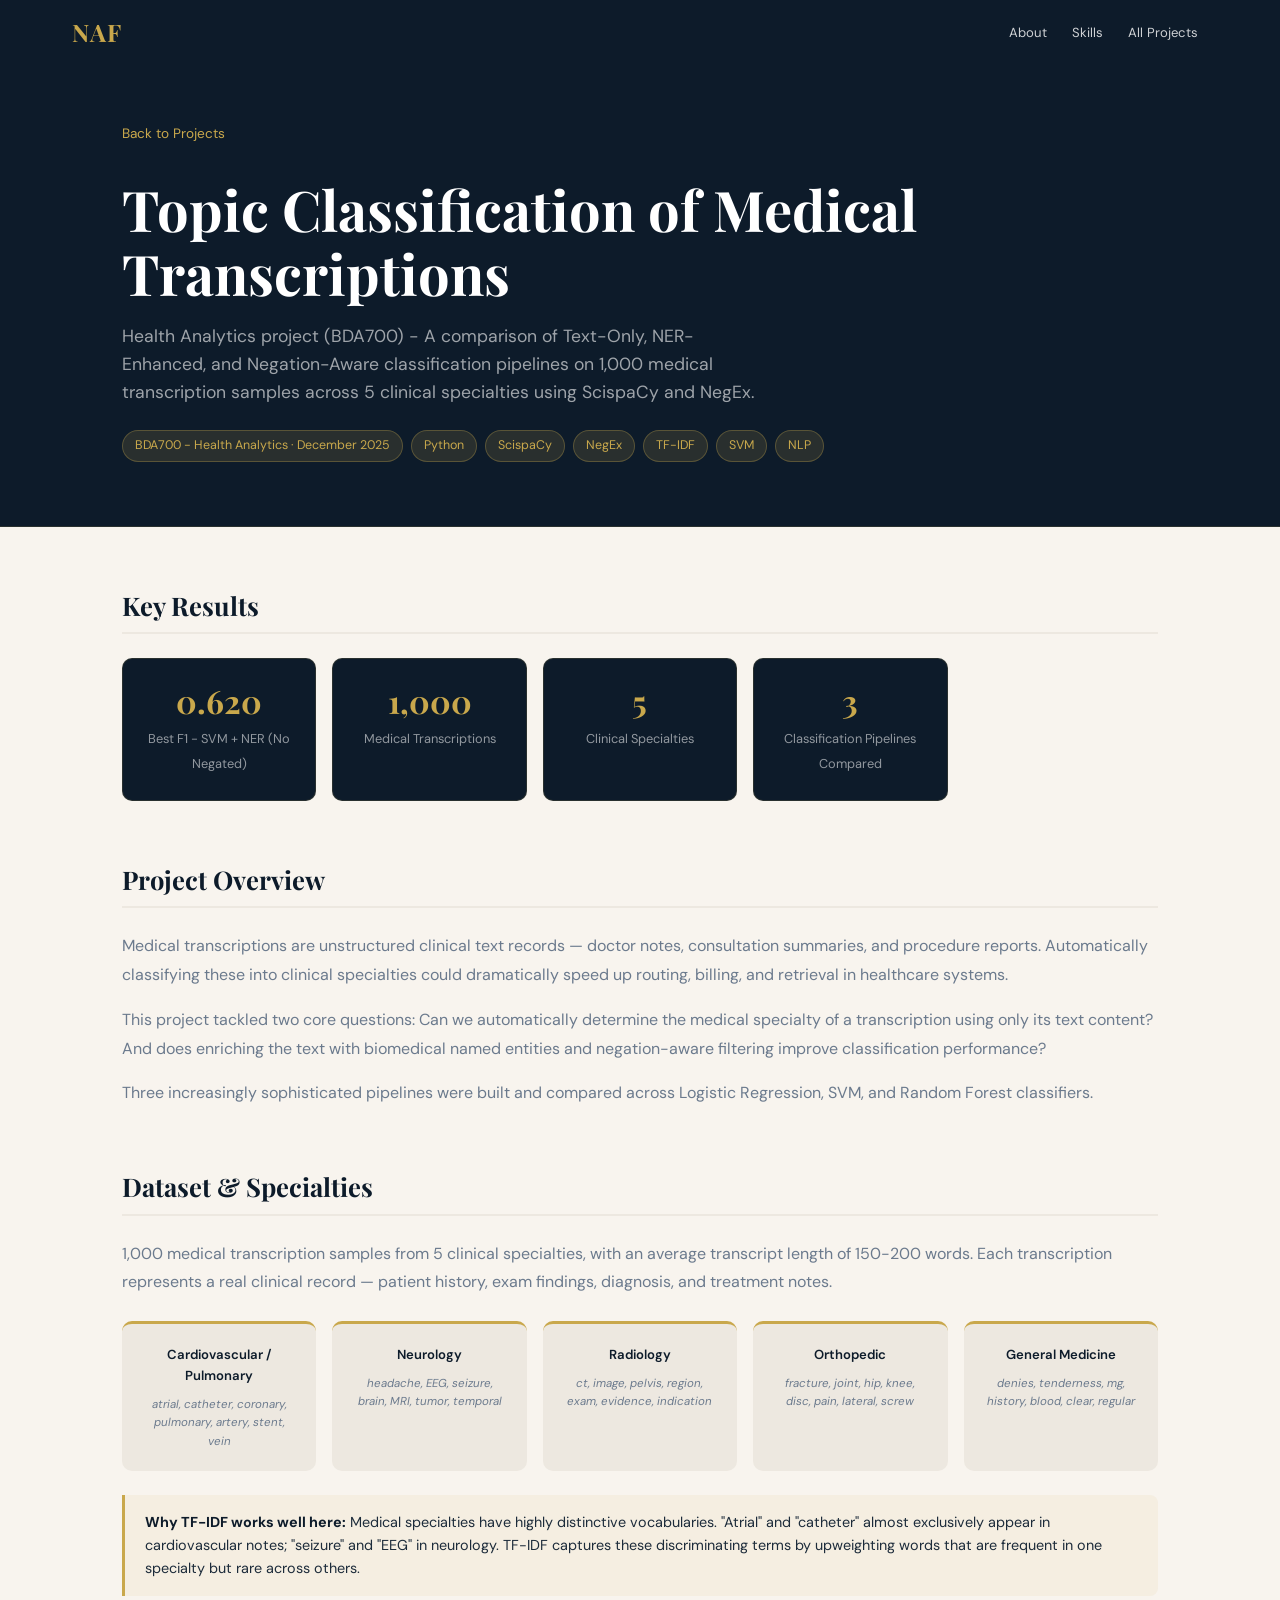
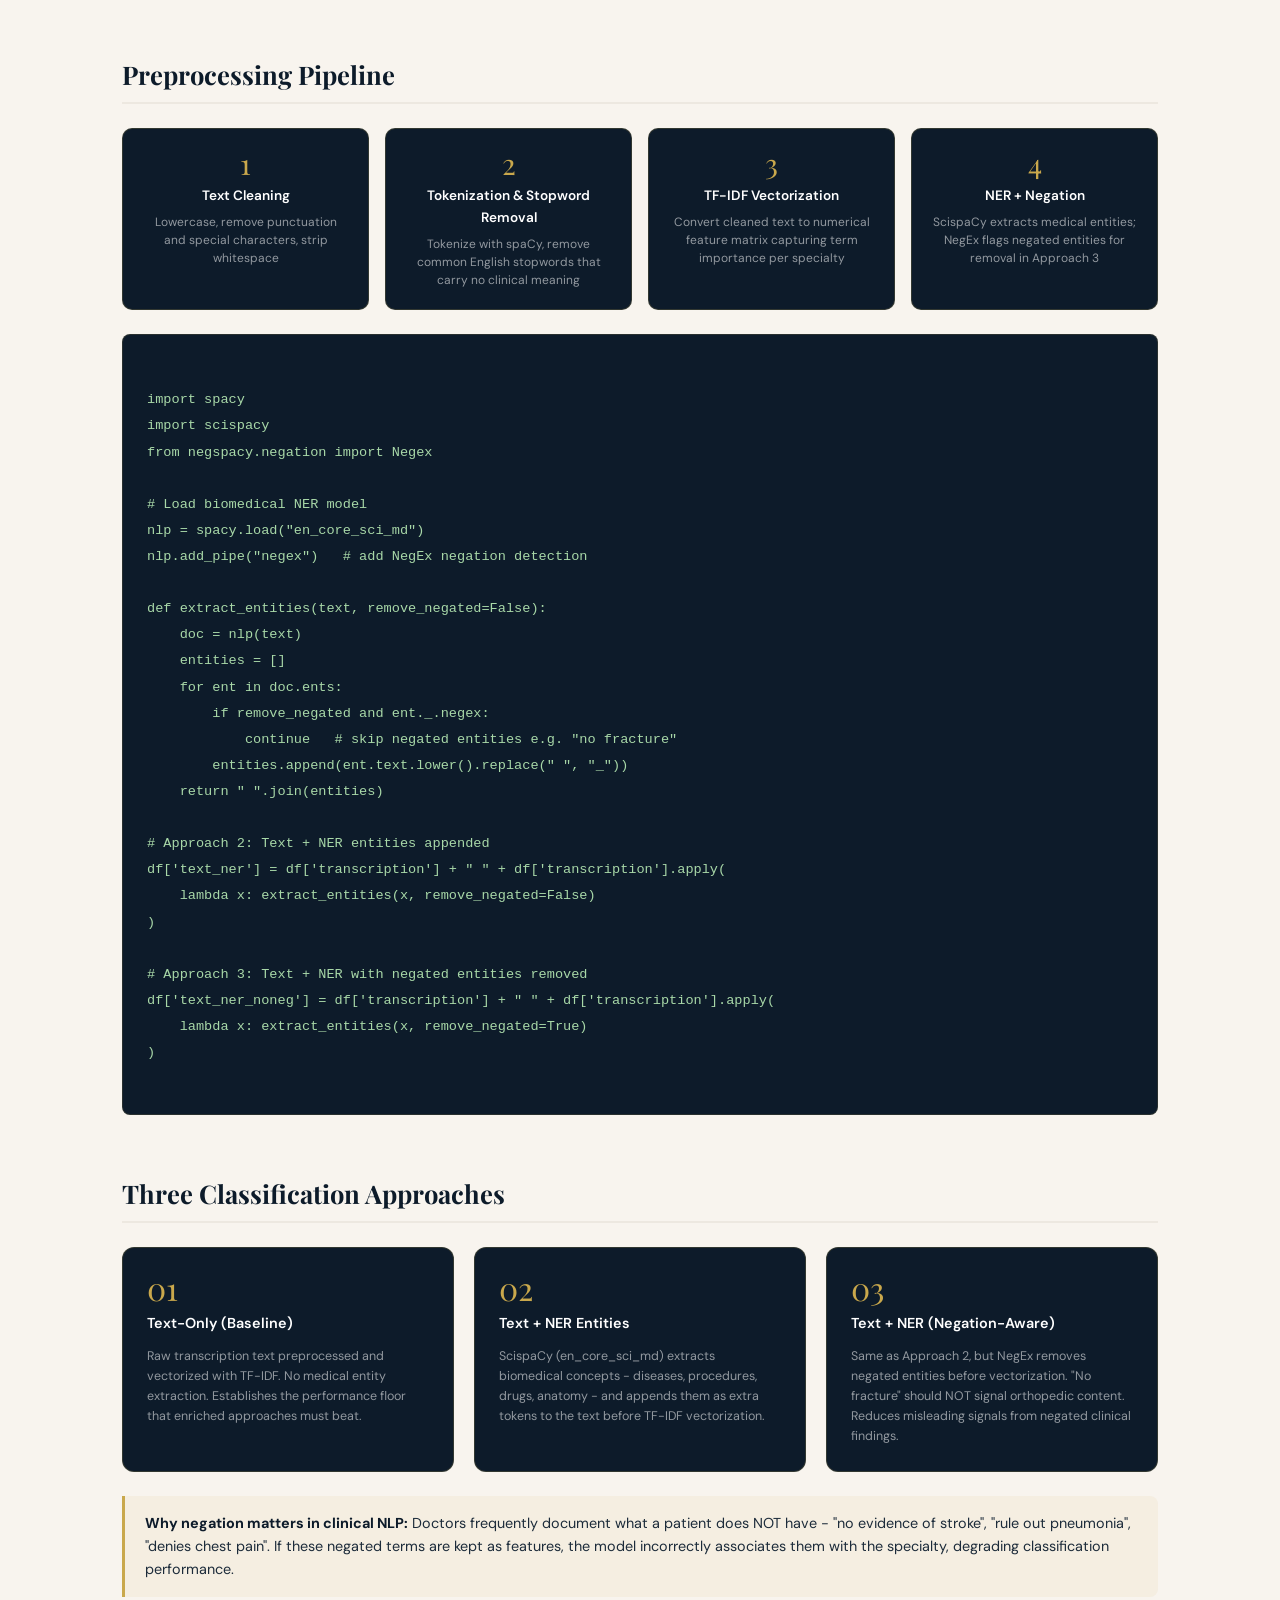
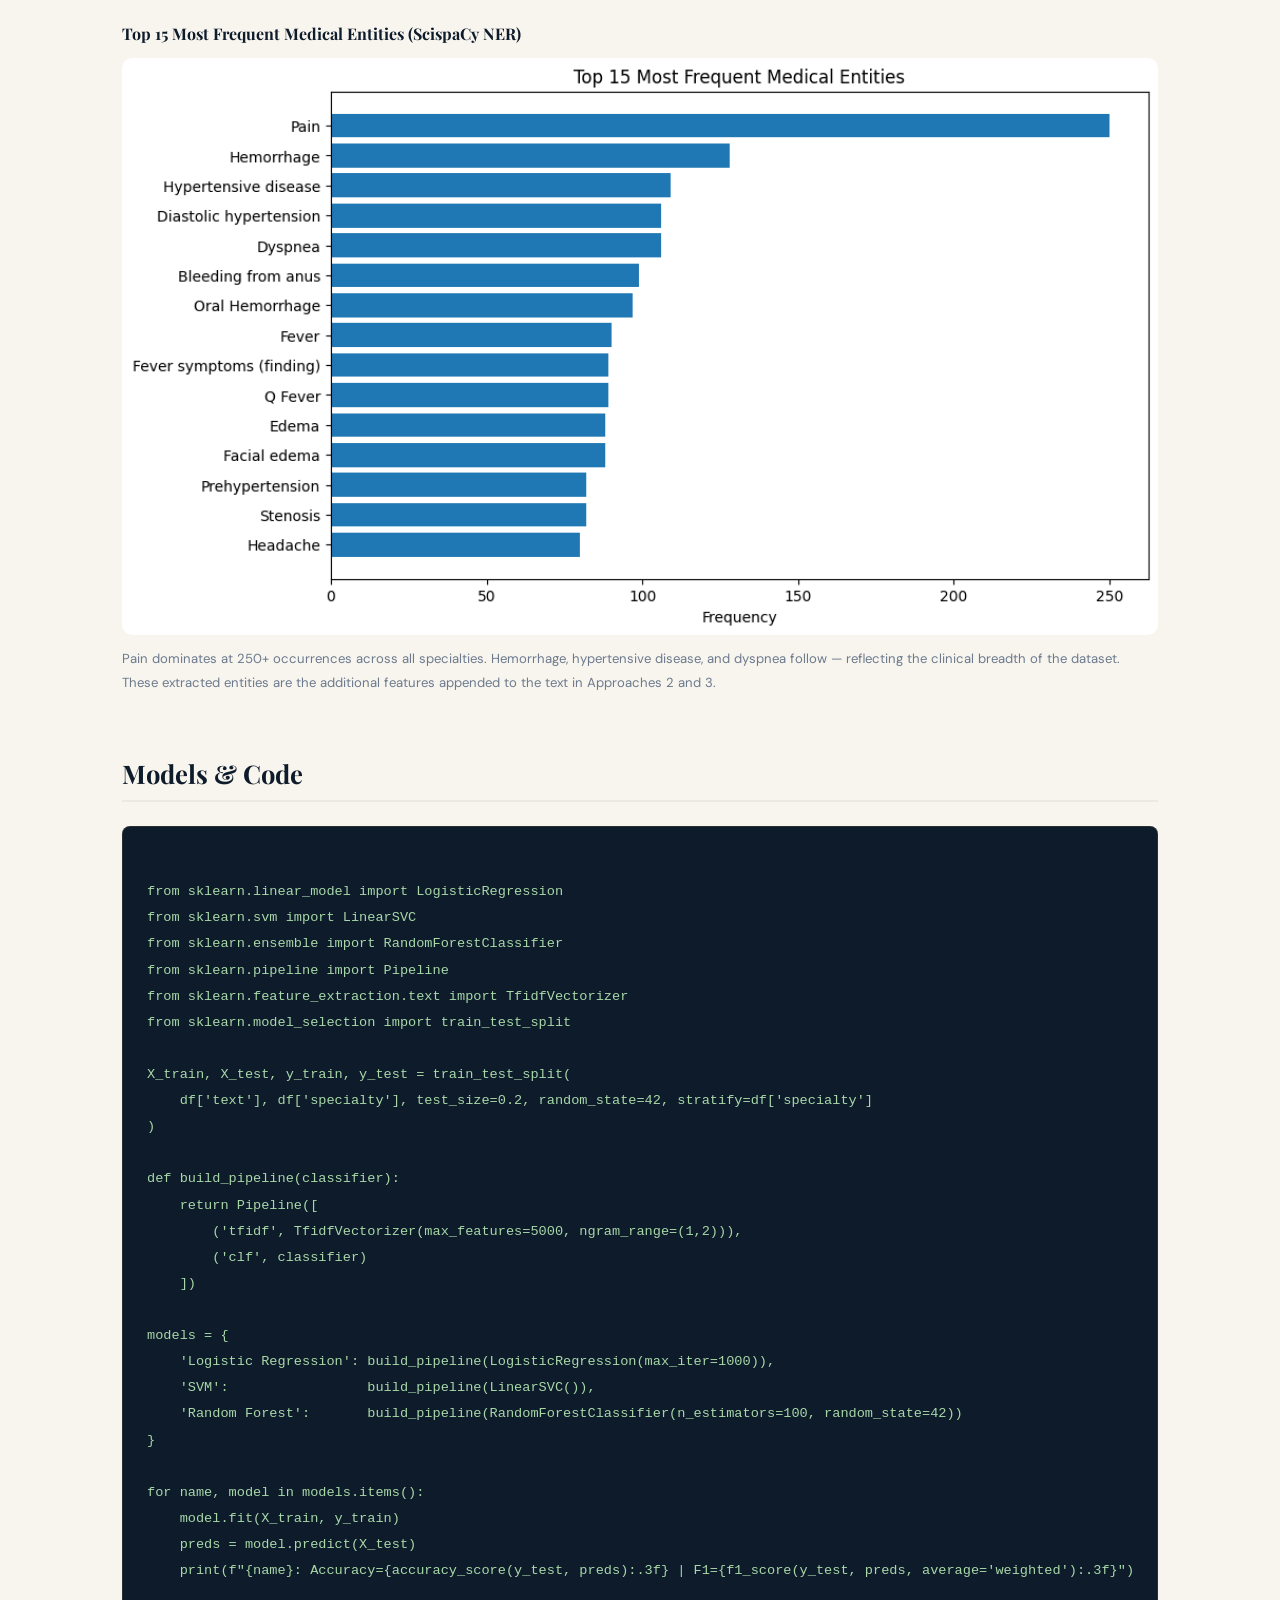
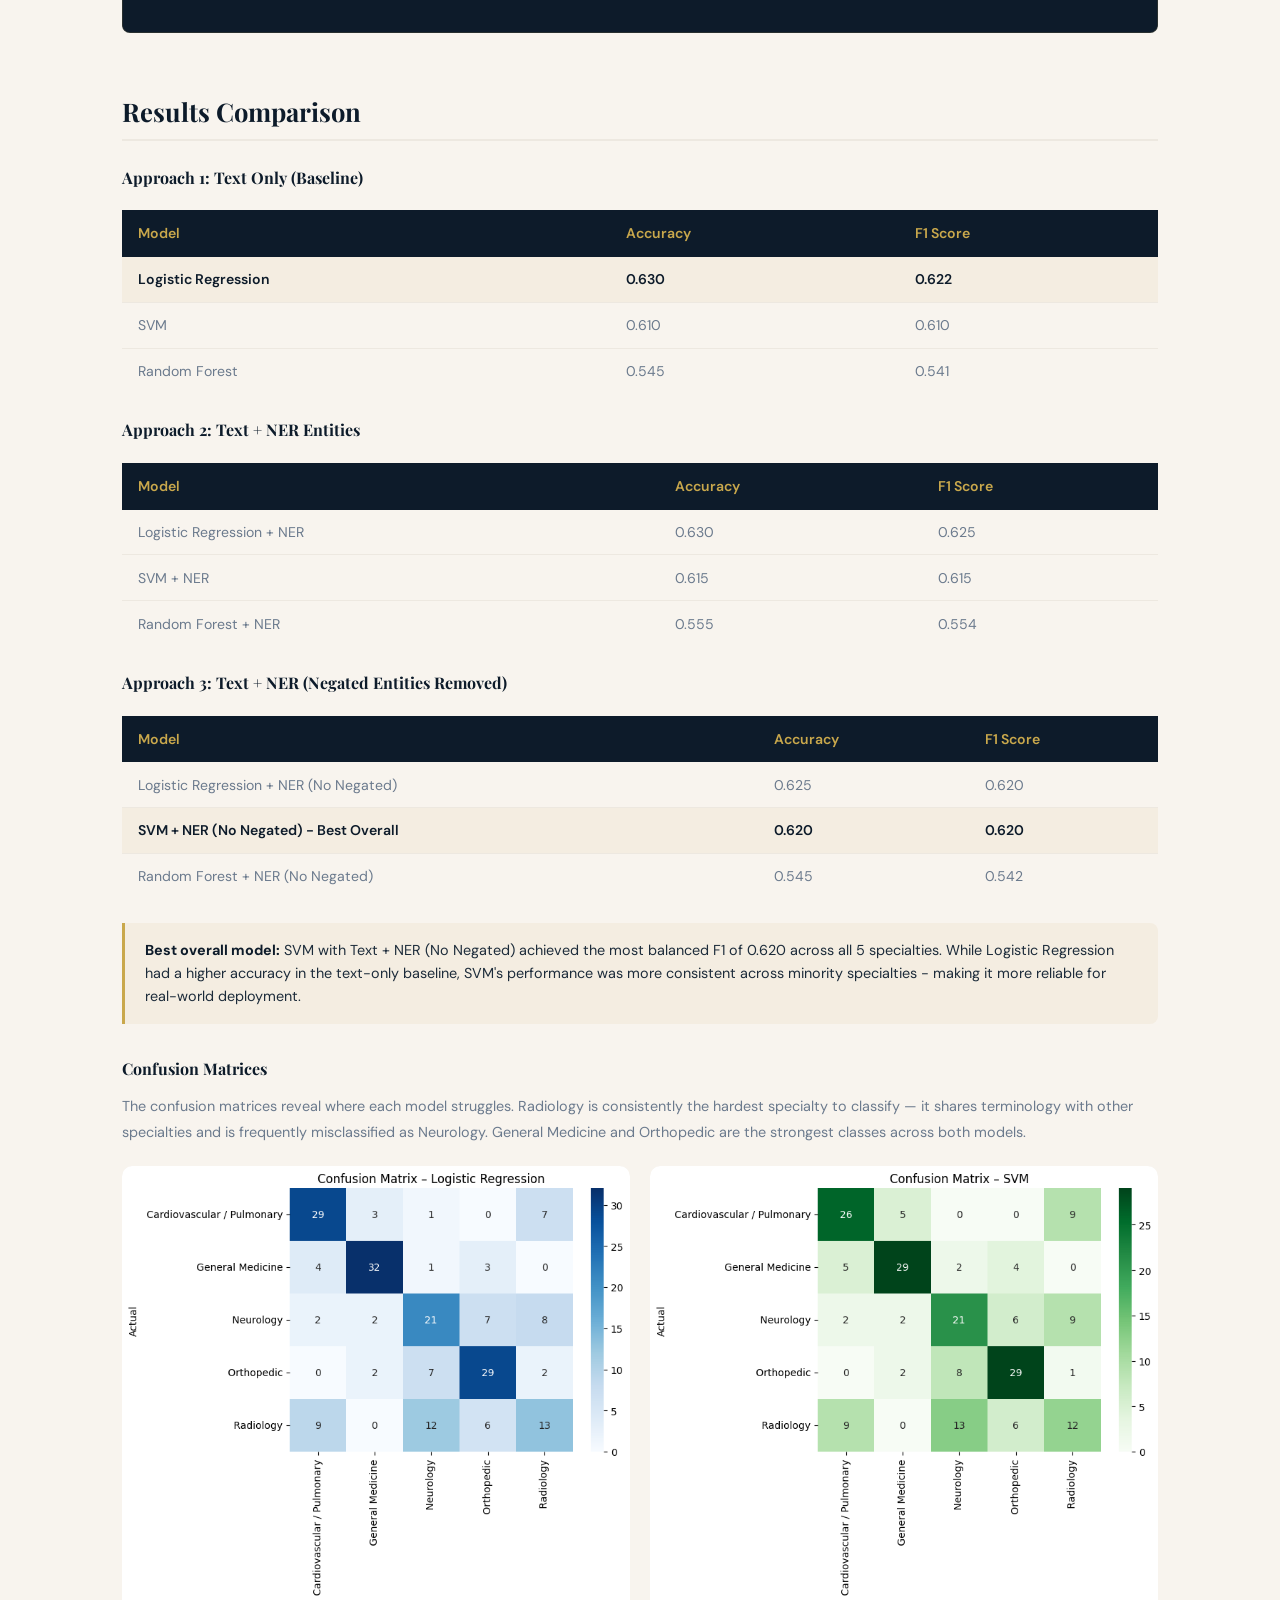
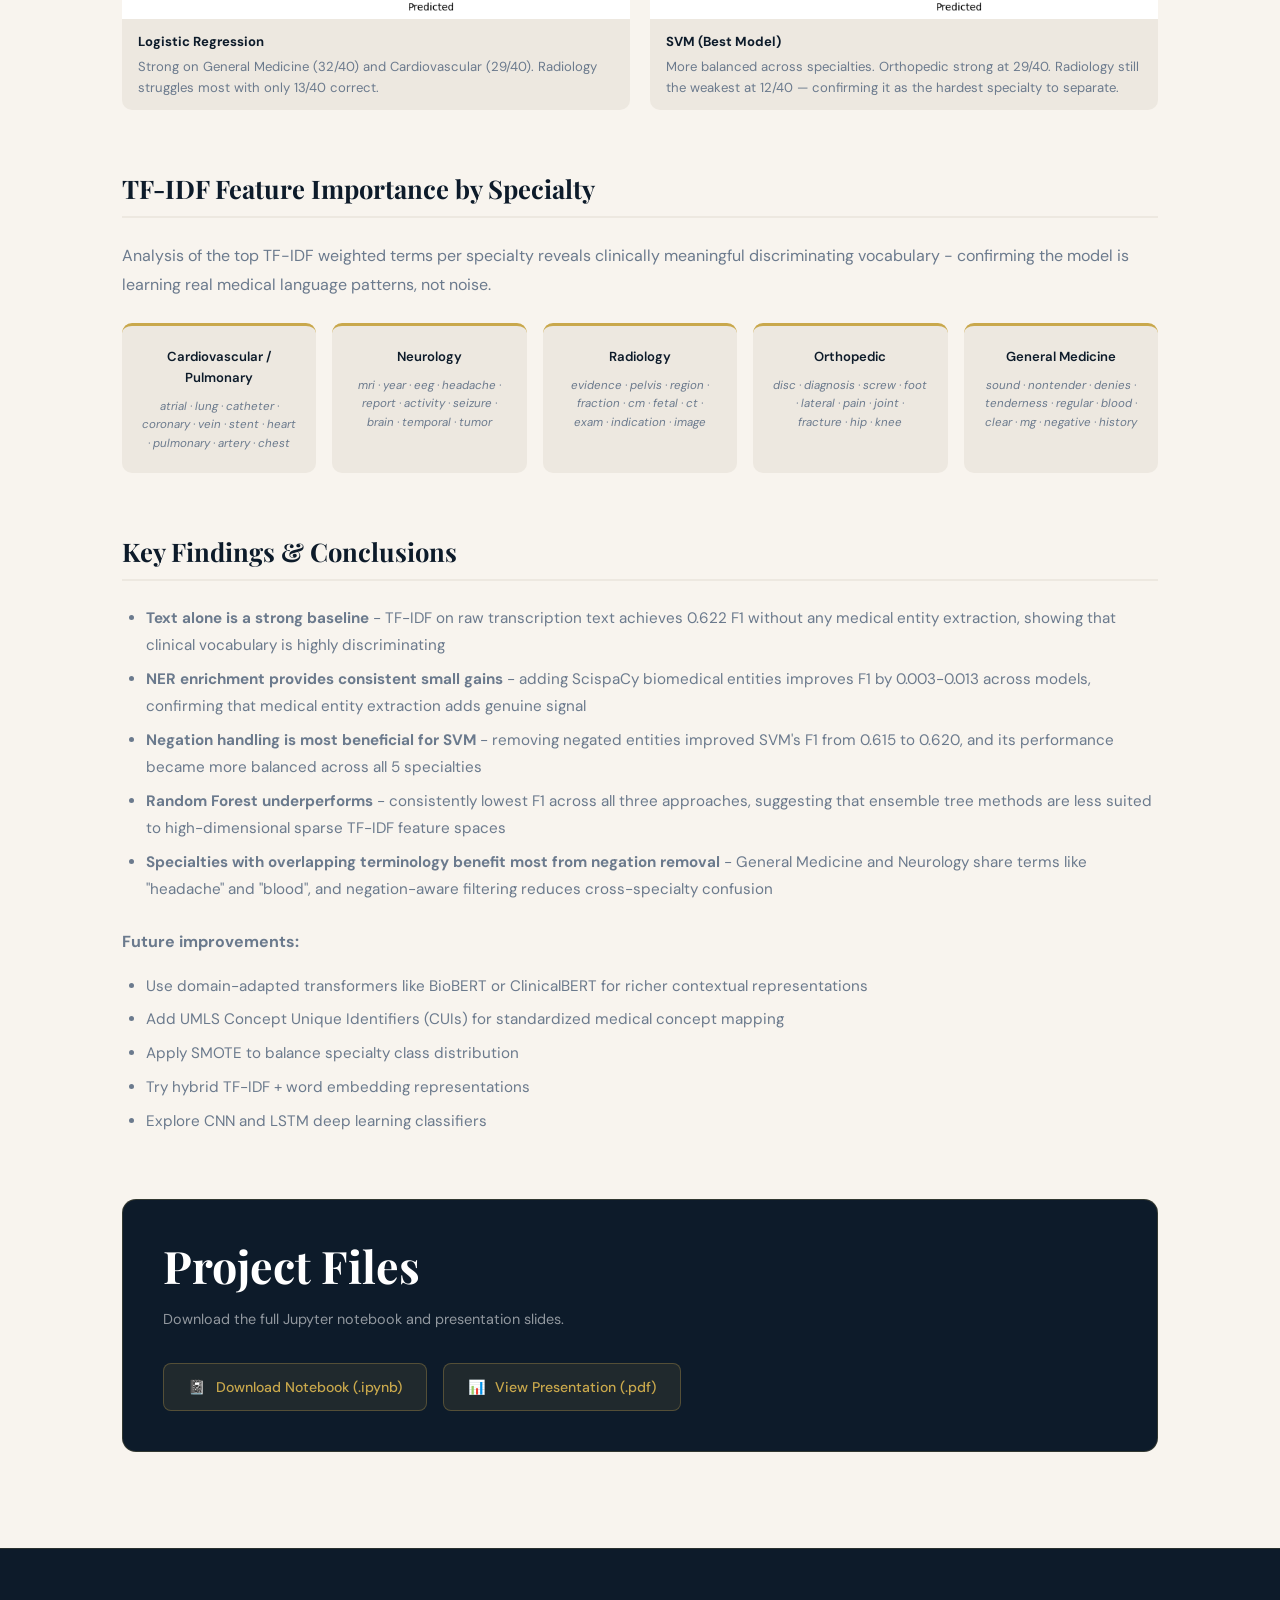
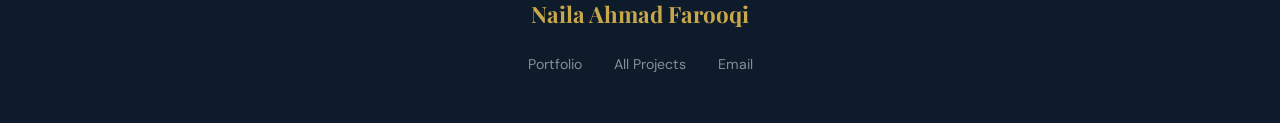
==== commit 4a135d26: "Update portfolio content" ====
--- a/projects/health-analytics.html
+++ b/projects/health-analytics.html
@@ -204,6 +204,12 @@
         <div class="insight-box">
           <strong>Why negation matters in clinical NLP:</strong> Doctors frequently document what a patient does NOT have - "no evidence of stroke", "rule out pneumonia", "denies chest pain". If these negated terms are kept as features, the model incorrectly associates them with the specialty, degrading classification performance.
         </div>
+
+        <h3 style="font-size:1rem;color:var(--navy);margin:1.5rem 0 .75rem;">Top 15 Most Frequent Medical Entities (ScispaCy NER)</h3>
+        <div style="background:var(--cream-2);border-radius:10px;overflow:hidden;">
+          <img src="../assets/images/health-medical-entities.png" alt="Top 15 Most Frequent Medical Entities" style="width:100%;display:block;" />
+        </div>
+        <p style="font-size:.82rem;color:var(--muted);margin-top:.75rem;">Pain dominates at 250+ occurrences across all specialties. Hemorrhage, hypertensive disease, and dyspnea follow — reflecting the clinical breadth of the dataset. These extracted entities are the additional features appended to the text in Approaches 2 and 3.</p>
       </div>
 
       <!-- MODELING -->
@@ -276,6 +282,19 @@
 
         <div class="insight-box" style="margin-top:1.5rem;">
           <strong>Best overall model:</strong> SVM with Text + NER (No Negated) achieved the most balanced F1 of 0.620 across all 5 specialties. While Logistic Regression had a higher accuracy in the text-only baseline, SVM's performance was more consistent across minority specialties - making it more reliable for real-world deployment.
+        </div>
+
+        <h3 style="font-size:1rem;color:var(--navy);margin:2rem 0 .75rem;">Confusion Matrices</h3>
+        <p style="color:var(--muted);font-size:.9rem;margin-bottom:1.25rem;">The confusion matrices reveal where each model struggles. Radiology is consistently the hardest specialty to classify — it shares terminology with other specialties and is frequently misclassified as Neurology. General Medicine and Orthopedic are the strongest classes across both models.</p>
+        <div style="display:grid;grid-template-columns:1fr 1fr;gap:1.25rem;">
+          <div style="background:var(--cream-2);border-radius:10px;overflow:hidden;">
+            <img src="../assets/images/health-cm-lr.png" alt="Confusion Matrix - Logistic Regression" style="width:100%;display:block;" />
+            <div style="padding:.75rem 1rem;font-size:.82rem;color:var(--muted);"><strong style="color:var(--navy);display:block;margin-bottom:.25rem;">Logistic Regression</strong>Strong on General Medicine (32/40) and Cardiovascular (29/40). Radiology struggles most with only 13/40 correct.</div>
+          </div>
+          <div style="background:var(--cream-2);border-radius:10px;overflow:hidden;">
+            <img src="../assets/images/health-cm-svm.png" alt="Confusion Matrix - SVM" style="width:100%;display:block;" />
+            <div style="padding:.75rem 1rem;font-size:.82rem;color:var(--muted);"><strong style="color:var(--navy);display:block;margin-bottom:.25rem;">SVM (Best Model)</strong>More balanced across specialties. Orthopedic strong at 29/40. Radiology still the weakest at 12/40 — confirming it as the hardest specialty to separate.</div>
+          </div>
         </div>
       </div>
 
